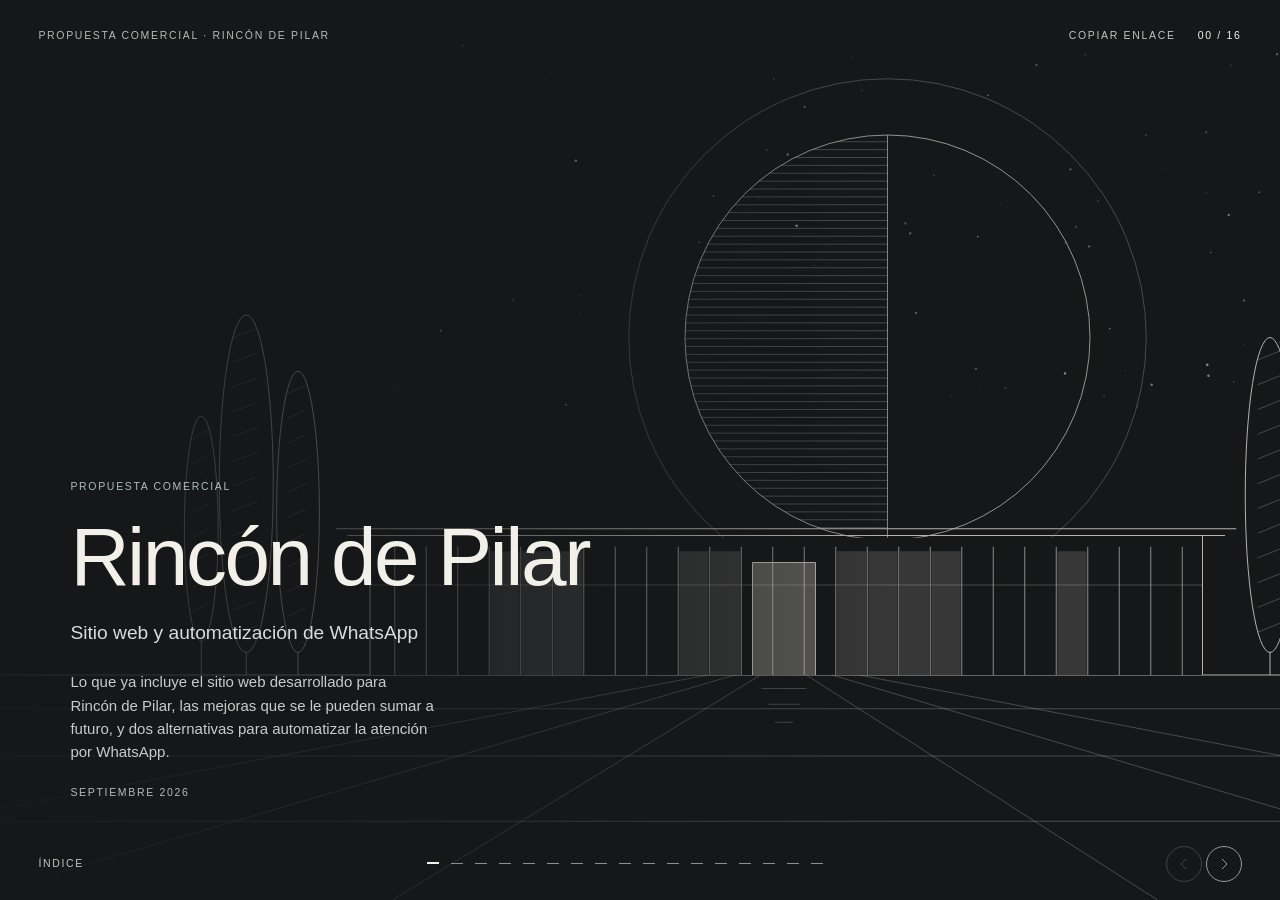
==== propuestas/rincon-de-pilar/index.html @ 82245720 "Add interactive commercial proposal for Rincón de Pilar Seventeen-frame proposal deck (portada to im" ====
<title>Propuesta Rincón de Pilar</title>
<style>/* Layout: one frame at a time, full-bleed; large image, small type, lots of air.
   Blue is a signal only: one connection or detail per frame. */
:root{
  --ink:#151719; --bone:#F2F0E8; --warm:#E7E1D4; --glass:#D7DDDA;
  --mist:#AEBCC0; --smoke:#66777D; --stone:#B8B2A8; --blue:#1557D6;
  --bg:var(--bone); --fg:var(--ink); --muted:var(--smoke); --line:#CFC9BD;
  --sans:"Helvetica Neue",Helvetica,Arial,"Nimbus Sans",sans-serif;
  --ease:cubic-bezier(.4,0,.2,1);
  color-scheme:light;
}
html,body{height:100%}
[hidden]{display:none!important}
body{margin:0;background:var(--bone);color:var(--ink);font-family:var(--sans);font-size:15px;line-height:1.5;
  -webkit-font-smoothing:antialiased;overflow:hidden}
button{font:inherit;color:inherit;background:none;border:0;padding:0;cursor:pointer}
a{color:inherit}
:focus-visible{outline:1px solid var(--blue);outline-offset:3px}

/* ---------- micro type ---------- */
.mono,.lbl,.legend,.cap{font-size:10.5px;letter-spacing:.16em;text-transform:uppercase;font-weight:400;line-height:1.5}
.lbl{color:var(--smoke)}
.legend{color:var(--smoke);opacity:.9}
.cap{color:var(--smoke);letter-spacing:.12em}
h1,h2,h3,h4,p{margin:0}
h1,h2,h3{font-weight:300;letter-spacing:-.015em;text-wrap:balance}
h2{font-size:clamp(26px,3.3cqi,50px);line-height:1.08}
h3{font-size:clamp(18px,1.6cqi,24px);line-height:1.2}
h4{font-size:15px;font-weight:500;letter-spacing:0}
p{max-width:62ch;text-wrap:pretty}
.lead{font-size:clamp(15px,1.15cqi,18px);line-height:1.55;color:#3a3f42}
.small{font-size:13px;line-height:1.55;color:#4a5256}
.blue{color:var(--blue)}

/* ---------- deck + frames ---------- */
#deck{position:fixed;inset:0}
.frame{position:absolute;inset:0;container-type:size;overflow:hidden auto;background:var(--bg);color:var(--fg);
  opacity:0;visibility:hidden;transform:translateY(6px);
  transition:opacity 1.1s var(--ease),transform 1.3s var(--ease),visibility 0s linear 1.1s;overscroll-behavior:contain}
.frame.on{opacity:1;visibility:visible;transform:none;transition:opacity 1.1s var(--ease),transform 1.3s var(--ease),visibility 0s}
.frame.dark{--bg:var(--ink);--fg:var(--bone);--muted:var(--mist);--line:#34393c}
.frame.dark .lbl,.frame.dark .legend,.frame.dark .cap{color:var(--mist)}
.frame.dark .lead,.frame.dark .small{color:#c9cdc9}
.frame.warm{--bg:var(--warm)}
.frame.glass{--bg:var(--glass)}
.fin{box-sizing:border-box;min-height:100%;padding:84px clamp(16px,5.5cqi,96px) 104px;display:grid;gap:40px;align-content:center}
.head{display:grid;gap:18px;align-content:start}
.rule{height:1px;background:var(--line);border:0;margin:0}

/* ---------- illustrations ---------- */
.ill{display:block;width:100%;height:auto}
.ill *{vector-effect:non-scaling-stroke}
.ill .s{fill:none;stroke:currentColor;stroke-width:1}
.ill .s2{fill:none;stroke:currentColor;stroke-width:.6;opacity:.55}
.ill .d{fill:none;stroke:currentColor;stroke-width:1;stroke-dasharray:2 6;stroke-linecap:round}
.ill .w{fill:var(--warm)} .ill .g{fill:var(--glass)} .ill .b{fill:var(--bone)}
.ill .dot{fill:currentColor}
.illbox{color:var(--smoke);position:relative;min-width:0}
.frame.dark .illbox{color:var(--stone)}
[data-img] > img.ph{display:block;width:100%;height:100%;object-fit:cover}

/* ---------- 00 cover ---------- */
.f00 .fin{padding:0;display:block;position:relative;min-height:100%}
.f00 .art{position:absolute;inset:0;color:var(--stone)}
.f00 .art .ill{width:100%;height:100%}
.f00 .art[data-img] > img.ph{position:absolute;inset:0}
.f00 .shade{position:absolute;inset:0;background:linear-gradient(90deg,rgba(21,23,25,.92) 0%,rgba(21,23,25,.55) 38%,rgba(21,23,25,0) 70%);pointer-events:none}
.f00 .copy{position:absolute;left:clamp(16px,5.5cqi,96px);bottom:clamp(96px,11cqh,140px);right:16px;display:grid;gap:22px;max-width:560px}
.f00 h1{font-size:clamp(40px,6.4cqi,104px);line-height:.98;letter-spacing:-.03em}
.f00 .sub{font-size:clamp(16px,1.5cqi,22px);font-weight:300;color:var(--glass)}
.f00 .lead{color:#c7ccc9;max-width:46ch}
.f00 .meta{display:flex;gap:28px;flex-wrap:wrap}
.logo-slot{width:132px;min-height:0}
.logo-slot:empty{display:none}
.logo-slot > img.ph{height:auto!important;max-height:56px;width:auto;object-fit:contain}
.f00 .logo-wrap{position:absolute;top:clamp(80px,9cqh,110px);left:clamp(16px,5.5cqi,96px)}

/* ---------- 01 intro ---------- */
.split{display:grid;grid-template-columns:minmax(0,5fr) minmax(0,7fr);gap:clamp(32px,6cqi,110px);align-items:center}
.split.rev{grid-template-columns:minmax(0,7fr) minmax(0,5fr)}
.f01 .illbox{max-width:520px;justify-self:end;width:100%}
.f01 .copy{display:grid;gap:22px}
.f01 h2{font-size:clamp(30px,4.2cqi,64px)}

/* ---------- 02 ecosystem ---------- */
.eco-wrap{overflow-x:auto;margin-inline:-8px;padding-inline:8px}
.eco{position:relative;min-width:760px;aspect-ratio:1000/520}
.eco svg{position:absolute;inset:0;width:100%;height:100%}
.eco .ln{fill:none;stroke:var(--stone);stroke-width:1}
.eco .ln.sig{stroke:var(--blue)}
.eco .ring{fill:none;stroke:var(--smoke);stroke-width:1}
.eco .ring2{fill:none;stroke:var(--line);stroke-width:1}
.node{position:absolute;display:grid;gap:3px;text-align:left;transition:opacity .4s}
.node .n{font-size:15px;line-height:1.25}
.node .k{font-size:10px;letter-spacing:.14em;text-transform:uppercase;color:var(--smoke)}
.node:hover .n,.node:focus-visible .n{text-decoration:underline;text-decoration-thickness:1px;text-underline-offset:4px}
.node.in{transform:translate(-100%,-50%);text-align:right}
.node.out{transform:translate(0,-50%)}
.node.core{transform:translate(-50%,-50%);text-align:center;width:22%;justify-items:center}
.node.core .n{font-size:clamp(17px,1.7cqi,24px);font-weight:300}
.eco-cols{display:flex;justify-content:space-between;min-width:760px}
.eco-foot{display:flex;justify-content:space-between;gap:24px;flex-wrap:wrap;align-items:end}

/* ---------- 03 journey ---------- */
.journey{display:grid;grid-template-columns:repeat(5,minmax(0,1fr));gap:0;position:relative;align-items:start}
.journey::before{content:"";position:absolute;left:0;right:0;top:var(--jy,46px);height:1px;background:var(--line)}
.step{display:grid;gap:14px;padding-right:24px;position:relative}
.step:nth-child(2){margin-top:64px}.step:nth-child(3){margin-top:18px}.step:nth-child(4){margin-top:88px}.step:nth-child(5){margin-top:36px}
.step .v{font-size:clamp(24px,2.6cqi,40px);font-weight:300;letter-spacing:-.02em;line-height:1}
.step .tick{width:7px;height:7px;border-radius:50%;background:var(--bg);border:1px solid var(--smoke);margin-top:-4px}
.step.sig .tick{background:var(--blue);border-color:var(--blue)}
.step .small{max-width:26ch}
.step .ap{font-size:10px;letter-spacing:.14em;text-transform:uppercase;color:var(--smoke)}

/* ---------- device mockups ---------- */
.mock{position:relative;min-width:0}
.browser{border:1px solid var(--stone);border-radius:10px;background:var(--bone);overflow:hidden;box-shadow:0 30px 60px -40px rgba(21,23,25,.35)}
.browser .bar{height:28px;border-bottom:1px solid var(--line);display:flex;align-items:center;gap:6px;padding:0 12px}
.browser .bar i{width:7px;height:7px;border-radius:50%;border:1px solid var(--stone)}
.browser .bar .url{margin-left:14px;font-size:9.5px;letter-spacing:.12em;color:var(--smoke);text-transform:uppercase}
.site-nav{display:flex;justify-content:space-between;align-items:center;padding:14px 22px;font-size:8.5px;letter-spacing:.2em;text-transform:uppercase;color:var(--ink);gap:10px;flex-wrap:wrap}
.site-nav .links{display:flex;gap:14px;color:var(--smoke);flex-wrap:wrap}
.site-hero{position:relative;background:var(--ink);color:var(--stone);aspect-ratio:16/8}
.site-hero .ill{position:absolute;inset:0;height:100%}
.site-hero .t{position:absolute;left:22px;bottom:18px;color:var(--bone);font-weight:300;font-size:clamp(14px,1.8cqi,26px);letter-spacing:-.02em;line-height:1.05}
.dn{position:absolute;right:18px;top:16px;display:flex;align-items:center;gap:8px;font-size:8px;letter-spacing:.2em;color:var(--glass)}
.dn .sw{width:26px;height:12px;border:1px solid var(--mist);border-radius:8px;position:relative}
.dn .sw::after{content:"";position:absolute;right:2px;top:2px;width:6px;height:6px;border-radius:50%;background:var(--blue)}
.site-row{display:grid;grid-template-columns:repeat(4,1fr);gap:10px;padding:14px 22px 20px}
.site-row div{aspect-ratio:4/5;background:var(--warm);border:1px solid var(--line)}
.site-row div:nth-child(2){background:var(--glass)}.site-row div:nth-child(4){background:#e3ddd0}
.phone{width:100%;max-width:280px;aspect-ratio:9/18.5;border:1px solid var(--stone);border-radius:34px;padding:10px;box-sizing:border-box;background:var(--bone);box-shadow:0 30px 60px -40px rgba(21,23,25,.4)}
.phone .scr{height:100%;border-radius:26px;border:1px solid var(--line);overflow:hidden;display:flex;flex-direction:column;background:var(--bone);position:relative}
.phone .top{padding:16px 16px 10px;font-size:8.5px;letter-spacing:.2em;text-transform:uppercase;border-bottom:1px solid var(--line);display:flex;justify-content:space-between}
.gal{display:grid;grid-template-columns:repeat(3,1fr);gap:4px;padding:10px}
.gal i{aspect-ratio:1;background:var(--warm)}
.gal i:nth-child(3n+2){background:var(--glass)}.gal i:nth-child(4){background:var(--stone);opacity:.5}
.form{display:grid;gap:9px;padding:6px 14px}
.form span{border-bottom:1px solid var(--stone);font-size:8.5px;letter-spacing:.14em;text-transform:uppercase;color:var(--smoke);padding-bottom:5px}
.form b{justify-self:start;font-weight:400;font-size:8.5px;letter-spacing:.18em;text-transform:uppercase;border:1px solid var(--ink);padding:6px 12px;margin-top:4px}
.wa{position:absolute;right:14px;bottom:16px;width:34px;height:34px;border-radius:50%;border:1px solid var(--ink);display:grid;place-items:center;font-size:8px;letter-spacing:.1em;background:var(--bone)}
.chat{display:grid;gap:8px;padding:14px 12px;align-content:start;font-size:11px;line-height:1.4;flex:1;background:var(--warm)}
.bub{max-width:82%;padding:8px 10px;border-radius:12px;background:var(--bone);border:1px solid var(--line)}
.bub.me{justify-self:end;background:var(--glass);border-color:transparent}
.bub .who{display:block;font-size:8px;letter-spacing:.16em;text-transform:uppercase;color:var(--smoke);margin-bottom:3px}
.ph-note{opacity:.55}
.legend{display:block;margin-top:14px}

/* ---------- 04 structure ---------- */
.f04 .fin{grid-template-columns:minmax(0,1.55fr) minmax(0,1fr);align-items:center;gap:clamp(32px,5cqi,90px)}
.struct{list-style:none;margin:0;padding:0;display:grid}
.struct li{display:grid;grid-template-columns:28px 1fr;gap:4px 12px;padding:13px 0;border-top:1px solid var(--line)}
.struct li:last-child{border-bottom:1px solid var(--line)}
.struct .i{font-size:10px;letter-spacing:.12em;color:var(--smoke);padding-top:4px}
.struct .x{font-size:13px;color:var(--smoke);grid-column:2}
.live{font-size:10.5px;letter-spacing:.16em;text-transform:uppercase;text-decoration:none;border-bottom:1px solid var(--stone);padding-bottom:2px;justify-self:start}

/* ---------- 05 features ---------- */
.f05 .fin{grid-template-columns:minmax(0,.8fr) minmax(0,1.6fr);align-items:center;gap:clamp(32px,6cqi,110px)}
.f05 .phone{justify-self:center}
.feats{list-style:none;padding:0;margin:0;display:grid;grid-template-columns:1fr 1fr;gap:0 40px}
.feats li{padding:14px 0;border-top:1px solid var(--line);font-size:15px;line-height:1.4}
.est{display:grid;grid-template-columns:auto 1fr;gap:6px 18px;align-items:baseline;padding-top:6px}
.est .v{font-size:clamp(22px,2.2cqi,32px);font-weight:300}

/* ---------- 06 measured ---------- */
.rings{display:grid;grid-template-columns:repeat(4,minmax(0,1fr));gap:24px}
.ringc{display:grid;gap:12px;justify-items:start}
.ringc svg{width:clamp(84px,10cqi,140px);height:auto;color:var(--ink)}
.ringc .track{fill:none;stroke:var(--line);stroke-width:1.5}
.ringc .val{fill:none;stroke:var(--ink);stroke-width:1.5;stroke-linecap:round}
.ringc text{font-family:var(--sans);font-weight:300;fill:var(--ink)}
.figs{display:grid;grid-template-columns:repeat(3,minmax(0,1fr));gap:24px;border-top:1px solid var(--line);padding-top:26px}
.fig .v{font-size:clamp(34px,4.4cqi,68px);font-weight:300;letter-spacing:-.03em;line-height:1}
.fig .lbl{margin-top:10px;display:block}

/* ---------- 07 panel ---------- */
.f07 .fin{grid-template-columns:minmax(0,1fr) minmax(0,1.7fr);gap:clamp(32px,5cqi,90px);align-items:center}
.panel{display:grid;grid-template-columns:1.6fr 1fr;min-height:300px}
.panel .list{border-right:1px solid var(--line)}
.prow{display:grid;grid-template-columns:44px 1fr auto;gap:10px;padding:11px 16px;border-bottom:1px solid var(--line);font-size:11px;align-items:baseline}
.prow.hd{font-size:8.5px;letter-spacing:.18em;text-transform:uppercase;color:var(--smoke)}
.prow .dt{color:var(--smoke);font-variant-numeric:tabular-nums}
.prow .ev{font-size:8.5px;letter-spacing:.14em;text-transform:uppercase;color:var(--smoke)}
.prow.sel{background:var(--warm)}
.panel .det{padding:16px;display:grid;gap:10px;align-content:start;font-size:11px}
.panel .det .k{font-size:8.5px;letter-spacing:.16em;text-transform:uppercase;color:var(--smoke)}
.flowmini{display:flex;align-items:center;gap:14px;flex-wrap:wrap}
.flowmini .ar{flex:0 0 48px;height:1px;background:var(--blue);position:relative}
.flowmini .ar::after{content:"";position:absolute;right:-1px;top:-3px;border:3.5px solid transparent;border-left:5px solid var(--blue);border-right:0}

/* ---------- 08 options to add ---------- */
.f08 .fin{grid-template-columns:minmax(0,1fr) minmax(0,1.5fr);gap:clamp(32px,6cqi,110px);align-items:center}
.f08 .left{display:grid;gap:26px}
.adds{display:grid;grid-template-columns:1fr 1fr;gap:0 44px;margin:0}
.adds div{padding:18px 0 20px;border-top:1px solid var(--line);display:grid;gap:8px}
.adds dt{font-size:17px;font-weight:300}
.adds dd{margin:0;font-size:13px;color:#4a5256;line-height:1.55}

/* ---------- 09 whatsapp overview ---------- */
.scale{display:grid;grid-template-columns:minmax(0,1fr) minmax(0,1.3fr) minmax(0,1fr);align-items:end;gap:28px}
.opt{display:grid;gap:14px;text-align:left}
.opt h3{font-size:clamp(22px,2.4cqi,36px)}
.opt:hover h3,.opt:focus-visible h3{text-decoration:underline;text-decoration-thickness:1px;text-underline-offset:6px}
.scale .mid{display:grid;gap:10px;align-self:center;justify-items:center}
.scale .arrow{width:100%;height:1px;background:var(--blue);position:relative}
.scale .arrow::after{content:"";position:absolute;right:-1px;top:-4px;border:4px solid transparent;border-left:7px solid var(--blue);border-right:0}
.scale .arrow::before{content:"";position:absolute;left:0;top:-3px;width:7px;height:7px;border-radius:50%;border:1px solid var(--blue);background:var(--bg)}
.alcance{display:grid;grid-template-columns:repeat(2,1fr);gap:28px}

/* ---------- 10/11 options ---------- */
.opt-page{grid-template-columns:minmax(0,1.3fr) minmax(0,1fr);align-items:center;gap:clamp(32px,6cqi,110px)}
.opt-page.rev{grid-template-columns:minmax(0,1fr) minmax(0,1.3fr)}
.opt-page .copy{display:grid;gap:22px;align-content:center}
.opt-page .opt-t{font-size:clamp(32px,4.4cqi,68px);line-height:1}
.facts{display:grid;grid-template-columns:1fr 1fr;gap:18px 28px;border-top:1px solid var(--line);padding-top:20px}
.facts .v{font-size:17px;font-weight:300;margin-top:6px}
.note{border-left:1px solid var(--stone);padding-left:16px;font-size:14px;color:#4a5256}
.mockpair{display:flex;gap:22px;align-items:center;justify-content:center;flex-wrap:wrap}
.ficha{display:grid;gap:0;min-width:170px;max-width:220px;flex:1}
.ficha div{display:grid;gap:2px;padding:10px 0;border-top:1px solid var(--line);font-size:13px}
.ficha div:last-child{border-bottom:1px solid var(--line)}
.ficha .k{font-size:9px;letter-spacing:.16em;text-transform:uppercase;color:var(--smoke)}

/* ---------- 12 connection ---------- */
.conn{display:grid;grid-template-columns:repeat(6,minmax(0,1fr));position:relative;padding-top:34px}
.conn svg.track{position:absolute;left:0;top:0;width:100%;height:12px;overflow:visible}
.conn .base{stroke:var(--line);stroke-width:1}
.conn .sig{stroke:var(--blue);stroke-width:1;stroke-dasharray:1000;stroke-dashoffset:0}
.frame.on .conn .sig{animation:draw 3.2s var(--ease) .5s both}
@keyframes draw{from{stroke-dashoffset:1000}to{stroke-dashoffset:0}}
.st{display:grid;gap:10px;padding-right:22px;align-content:start;position:relative}
.st::before{content:"";position:absolute;top:-38px;left:0;width:7px;height:7px;border-radius:50%;background:var(--bg);border:1px solid var(--smoke)}
.st:last-child::before{background:var(--blue);border-color:var(--blue)}
.st .v{font-size:clamp(19px,1.9cqi,28px);font-weight:300;line-height:1.1}
.fields{list-style:none;padding:0;margin:4px 0 0;display:grid;gap:0}
.fields li{font-size:12px;padding:5px 0;border-top:1px solid var(--line)}

/* ---------- 13 roles ---------- */
.lanes{display:grid;grid-template-columns:170px repeat(3,minmax(0,1fr));border-top:1px solid var(--line)}
.lanes > div{padding:20px 20px 22px 0;border-bottom:1px solid var(--line);min-width:0}
.lanes .who{padding-right:18px}
.lanes .who h3{font-size:18px}
.lanes .cell{display:grid;gap:6px;align-content:start}
.lanes .cell.empty{border-left:0}
.lanes .cell .v{font-size:16px;font-weight:300;line-height:1.3}
.lanes .hand{position:relative}
.lanes .hand::before{content:"";position:absolute;left:-12px;top:-1px;bottom:-1px;width:1px;background:var(--blue)}
.lanes .dash{height:1px;background:repeating-linear-gradient(90deg,var(--stone) 0 2px,transparent 2px 7px);margin-top:12px;margin-right:20px}

/* ---------- 14 security ---------- */
.f14 .fin{grid-template-columns:minmax(0,1.2fr) minmax(0,1fr);gap:clamp(32px,6cqi,110px);align-items:center}
.f14 .quote{font-size:clamp(30px,4.2cqi,66px);font-weight:300;line-height:1.05;letter-spacing:-.025em;color:var(--bone)}
.f14 .cols{display:grid;grid-template-columns:1fr 1fr;gap:28px}
.f14 .cols > div{display:grid;gap:10px;align-content:start;border-top:1px solid #3a3f42;padding-top:16px}
.f14 .illbox{max-width:360px}
.f14 .foot{border-top:1px solid #3a3f42;padding-top:14px}
.f14 .left{display:grid;gap:40px}

/* ---------- 15 impact ---------- */
.impact{display:grid;grid-template-columns:repeat(3,minmax(0,1fr));gap:clamp(24px,3.5cqi,56px)}
.impact .col{display:grid;gap:0;align-content:start}
.impact .col > .lbl{padding-bottom:14px}
.ben{padding:16px 0 18px;border-top:1px solid var(--line);display:grid;gap:6px}
.ben .v{font-size:17px;font-weight:300;line-height:1.3}
.ben .ap{font-size:12px;color:var(--smoke)}
.ben .ap b{font-weight:400;letter-spacing:.14em;text-transform:uppercase;font-size:9.5px;margin-right:6px}

/* ---------- 16 implementation ---------- */
.steps{display:grid;grid-template-columns:repeat(5,minmax(0,1fr));border-top:1px solid var(--ink)}
.steps > div{padding:18px 22px 0 0;display:grid;gap:10px;align-content:start}
.steps .n{font-size:10.5px;letter-spacing:.16em;color:var(--smoke)}
.steps .v{font-size:clamp(18px,1.8cqi,26px);font-weight:300;line-height:1.15}
.pay{display:grid;grid-template-columns:minmax(0,1fr) minmax(0,1fr);gap:40px;border-top:1px solid var(--line);padding-top:22px}
.pay .v{font-size:clamp(20px,2cqi,30px);font-weight:300;line-height:1.2}

/* ---------- chrome ---------- */
.chrome{position:fixed;left:0;right:0;z-index:20;display:flex;align-items:center;gap:18px;padding-inline:clamp(16px,3vw,40px);color:var(--ink);transition:color .8s var(--ease);pointer-events:none}
.chrome > *{pointer-events:auto}
body.tone-dark .chrome{color:var(--bone)}
.topbar{top:0;padding-top:calc(env(safe-area-inset-top,0px) + 20px);justify-content:space-between}
.topbar .who{opacity:.75}
.topbar .count{font-variant-numeric:tabular-nums}
.topbar .count b{font-weight:400}
.botbar{bottom:0;padding-bottom:calc(env(safe-area-inset-bottom,0px) + 18px)}
.botbar .sel{flex:1;display:flex;gap:2px;justify-content:center;min-width:0;overflow:hidden}
.sel button{width:22px;height:28px;position:relative;opacity:.55;transition:opacity .4s}
.sel button::after{content:"";position:absolute;left:5px;right:5px;top:13px;height:1px;background:currentColor}
.sel button.cur{opacity:1}
.sel button.cur::after{top:12px;height:2px}
.sel button:hover{opacity:1}
.sel button span{position:absolute;bottom:22px;left:50%;transform:translateX(-50%);font-size:9px;letter-spacing:.1em;opacity:0;transition:opacity .3s;white-space:nowrap}
.sel button:hover span,.sel button:focus-visible span{opacity:1}
.nav2{display:flex;gap:4px}
.nav2 button{width:36px;height:36px;border-radius:50%;border:1px solid currentColor;opacity:.6;display:grid;place-items:center;transition:opacity .3s}
.nav2 button:hover{opacity:1}
.nav2 button:disabled{opacity:.2;cursor:default}
.nav2 svg{width:14px;height:14px}
.tbtn{font-size:10.5px;letter-spacing:.16em;text-transform:uppercase;opacity:.8;padding:8px 0}
.tbtn:hover{opacity:1}
.nav2 path{fill:none;stroke:currentColor;stroke-width:1}

/* index drawer */
#idx{position:fixed;top:0;bottom:0;left:0;width:min(360px,88vw);z-index:40;background:var(--bone);border-right:1px solid var(--line);
  transform:translateX(-102%);transition:transform .8s var(--ease);display:flex;flex-direction:column;color:var(--ink)}
#idx.open{transform:none}
#idx .ih{display:flex;justify-content:space-between;align-items:center;padding:calc(env(safe-area-inset-top,0px) + 20px) 20px 16px;border-bottom:1px solid var(--line)}
#idx .il{overflow-y:auto;padding:14px 20px 40px;display:grid;gap:18px}
.it{display:grid;gap:8px;text-align:left;width:100%}
.it .th{width:100%;aspect-ratio:16/10;overflow:hidden;position:relative;border:1px solid var(--line);background:var(--bone)}
.it.cur .th{border-color:var(--ink)}
.it .th .frame{position:absolute;left:0;top:0;width:1280px;height:800px;transform-origin:0 0;opacity:1;visibility:visible;transition:none;pointer-events:none;overflow:hidden}
.it .row{display:flex;justify-content:space-between;align-items:baseline;gap:10px}
.it .row .t{font-size:13px}
.it .row .n{font-size:10px;letter-spacing:.14em;color:var(--smoke)}
.copyl{font-size:9.5px;letter-spacing:.14em;text-transform:uppercase;color:var(--smoke)}
.copyl:hover{color:var(--ink)}
#scrim{position:fixed;inset:0;z-index:30;background:rgba(21,23,25,.18);opacity:0;pointer-events:none;transition:opacity .8s var(--ease)}
#scrim.open{opacity:1;pointer-events:auto}
#toast{position:fixed;left:50%;bottom:84px;transform:translateX(-50%);z-index:60;background:var(--ink);color:var(--bone);font-size:10.5px;letter-spacing:.14em;text-transform:uppercase;padding:9px 14px;opacity:0;transition:opacity .5s;pointer-events:none}
#toast.show{opacity:1}

/* edit mode */
#editbar{position:fixed;top:calc(env(safe-area-inset-top,0px) + 56px);left:50%;transform:translateX(-50%);z-index:50;background:var(--ink);color:var(--bone);display:flex;gap:18px;align-items:center;padding:10px 16px;font-size:10.5px;letter-spacing:.14em;text-transform:uppercase;max-width:calc(100vw - 32px);flex-wrap:wrap;justify-content:center}
#editbar button{letter-spacing:.14em;text-transform:uppercase;border-bottom:1px solid transparent}
#editbar button:hover{border-color:var(--bone)}
#editbar .es{opacity:.7;text-transform:none;letter-spacing:.02em;font-size:12px}
body.editing [data-k]{outline:1px dashed rgba(102,119,125,.45);outline-offset:3px;cursor:text}
body.editing [data-k]:focus{outline:1px solid var(--blue)}
body.editing [data-img]{outline:1px dashed rgba(21,87,214,.5);outline-offset:-1px}
.imgtools{position:absolute;right:10px;top:10px;z-index:5;display:none;gap:6px}
body.editing .imgtools{display:flex}
.imgtools button{background:var(--ink);color:var(--bone);font-size:9.5px;letter-spacing:.12em;text-transform:uppercase;padding:7px 10px}
body.editing .logo-slot:empty,body.editing .logo-slot.none{display:block;width:180px;height:56px;border:1px dashed var(--mist);position:relative}
body.editing .logo-slot.none::before{content:"Logo Bravo (PNG)";position:absolute;left:10px;top:50%;transform:translateY(-50%);font-size:9.5px;letter-spacing:.14em;text-transform:uppercase;color:var(--mist)}
.logo-slot.none{display:none}
body.editing .logo-slot .imgtools{right:auto;left:100%;top:50%;transform:translateY(-50%);margin-left:10px}

/* ---------- narrow frames ---------- */
@container (max-width: 820px){
  .fin{padding-top:76px;padding-bottom:110px;gap:30px;align-content:start}
  .split,.split.rev,.f04 .fin,.f05 .fin,.f07 .fin,.f08 .fin,.f14 .fin,.opt-page,.opt-page.rev{grid-template-columns:minmax(0,1fr)}
  .f01 .illbox{justify-self:start;max-width:340px}
  .journey{grid-template-columns:minmax(0,1fr);gap:26px}
  .journey::before{display:none}
  .step,.step:nth-child(n){margin-top:0;padding-right:0;border-top:1px solid var(--line);padding-top:16px}
  .step .tick{display:none}
  .feats,.adds{grid-template-columns:minmax(0,1fr)}
  .rings{grid-template-columns:repeat(2,minmax(0,1fr));gap:30px 20px}
  .figs{grid-template-columns:minmax(0,1fr)}
  .panel{grid-template-columns:minmax(0,1fr)}
  .panel .det{display:none}
  .scale{grid-template-columns:minmax(0,1fr)}
  .scale .mid{justify-items:start}
  .scale .arrow{width:120px;transform:rotate(90deg);margin:40px 0 40px -40px}
  .alcance{grid-template-columns:minmax(0,1fr)}
  .conn{grid-template-columns:minmax(0,1fr);padding-top:0;gap:22px}
  .conn svg.track{display:none}
  .st{border-left:1px solid var(--line);padding-left:18px}
  .st::before{top:4px;left:-4px}
  .lanes{grid-template-columns:minmax(0,1fr)}
  .lanes .dash,.lanes .empty{display:none}
  .lanes .hand::before{left:-10px}
  .lanes .cell{padding-left:10px}
  .f14 .cols{grid-template-columns:minmax(0,1fr)}
  .impact{grid-template-columns:minmax(0,1fr)}
  .steps{grid-template-columns:minmax(0,1fr)}
  .steps > div{border-bottom:1px solid var(--line);padding-bottom:16px}
  .pay{grid-template-columns:minmax(0,1fr)}
  .facts{grid-template-columns:minmax(0,1fr)}
  .f00 .copy{bottom:110px}
  .f00 .shade{background:linear-gradient(0deg,rgba(21,23,25,.95) 0%,rgba(21,23,25,.7) 45%,rgba(21,23,25,.1) 80%)}
  .phone{max-width:240px}
}

@media (max-width:820px){
  .topbar,.botbar{background:var(--cbg,var(--bone));transition:background .8s var(--ease),color .8s var(--ease)}
  .topbar{padding-bottom:12px}.botbar{padding-top:10px}
}
@media (max-width:640px){
  .botbar .sel{display:none}
  .botbar{justify-content:space-between}
  .topbar .who{display:none}
}
@media (prefers-reduced-motion:reduce){
  .frame,.frame.on,#idx,#scrim{transition:none}
  .frame.on .conn .sig{animation:none}
}
</style>
<main id="deck" aria-live="polite"><section class="frame f00 dark on" id="f00" data-title="Portada" aria-label="00 Portada"><div class="fin">
  <div class="art" data-img="cover"><svg class="ill" viewBox="0 0 1200 800" preserveAspectRatio="xMidYMid slice" aria-hidden="true"><defs><clipPath id="night"><path d="M820 120 A180 180 0 0 0 820 480 Z"/></clipPath></defs><circle class="dot" cx="380.0" cy="343.9" r="0.56" opacity="0.36"/><circle class="dot" cx="978.1" cy="215.8" r="0.60" opacity="0.63"/><circle class="dot" cx="999.2" cy="219.1" r="0.92" opacity="0.57"/><circle class="dot" cx="1049.7" cy="119.9" r="0.64" opacity="0.60"/><circle class="dot" cx="952.4" cy="57.8" r="0.92" opacity="0.48"/><circle class="dot" cx="1136.4" cy="306.4" r="0.41" opacity="0.51"/><circle class="dot" cx="1137.0" cy="267.2" r="0.88" opacity="0.54"/><circle class="dot" cx="1127.8" cy="339.8" r="0.64" opacity="0.42"/><circle class="dot" cx="1066.5" cy="149.6" r="0.44" opacity="0.40"/><circle class="dot" cx="731.3" cy="137.3" r="1.14" opacity="0.53"/><circle class="dot" cx="978.0" cy="329.7" r="0.35" opacity="0.39"/><circle class="dot" cx="839.7" cy="207.9" r="0.68" opacity="0.35"/><circle class="dot" cx="1125.4" cy="58.1" r="0.63" opacity="0.42"/><circle class="dot" cx="924.8" cy="345.0" r="0.76" opacity="0.33"/><circle class="dot" cx="712.6" cy="133.6" r="0.63" opacity="0.46"/><circle class="dot" cx="652.7" cy="215.4" r="0.85" opacity="0.37"/><circle class="dot" cx="1123.3" cy="191.1" r="1.08" opacity="0.57"/><circle class="dot" cx="900.2" cy="210.4" r="0.75" opacity="0.59"/><circle class="dot" cx="1150.4" cy="170.9" r="0.94" opacity="0.38"/><circle class="dot" cx="861.2" cy="155.7" r="0.60" opacity="0.45"/><circle class="dot" cx="1031.7" cy="329.6" r="0.40" opacity="0.66"/><circle class="dot" cx="443.7" cy="174.2" r="0.44" opacity="0.29"/><circle class="dot" cx="1196.9" cy="112.6" r="0.87" opacity="0.32"/><circle class="dot" cx="754.8" cy="235.7" r="0.42" opacity="0.71"/><circle class="dot" cx="1105.3" cy="333.9" r="1.10" opacity="0.70"/><circle class="dot" cx="1004.1" cy="130.9" r="0.31" opacity="0.37"/><circle class="dot" cx="442.4" cy="40.5" r="0.86" opacity="0.37"/><circle class="dot" cx="987.7" cy="201.5" r="0.92" opacity="0.37"/><circle class="dot" cx="1103.3" cy="117.6" r="0.64" opacity="0.70"/><circle class="dot" cx="477.1" cy="201.5" r="0.30" opacity="0.71"/><circle class="dot" cx="902.3" cy="344.3" r="0.32" opacity="0.70"/><circle class="dot" cx="534.3" cy="359.7" r="0.81" opacity="0.59"/><circle class="dot" cx="598.3" cy="113.5" r="0.49" opacity="0.53"/><circle class="dot" cx="422.9" cy="293.9" r="0.93" opacity="0.61"/><circle class="dot" cx="788.5" cy="50.8" r="0.40" opacity="0.71"/><circle class="dot" cx="487.2" cy="267.0" r="1.10" opacity="0.27"/><circle class="dot" cx="1104.2" cy="324.3" r="1.19" opacity="0.73"/><circle class="dot" cx="1007.2" cy="178.5" r="0.52" opacity="0.61"/><circle class="dot" cx="1103.4" cy="171.4" r="0.51" opacity="0.45"/><circle class="dot" cx="1107.3" cy="224.4" r="0.62" opacity="0.56"/><circle class="dot" cx="982.6" cy="150.6" r="0.95" opacity="0.46"/><circle class="dot" cx="542.9" cy="142.9" r="1.19" opacity="0.75"/><circle class="dot" cx="898.6" cy="327.8" r="1.13" opacity="0.35"/><circle class="dot" cx="909.1" cy="84.7" r="0.75" opacity="0.53"/><circle class="dot" cx="1012.5" cy="352.1" r="0.73" opacity="0.34"/><circle class="dot" cx="746.3" cy="94.8" r="0.90" opacity="0.51"/><circle class="dot" cx="840.4" cy="207.2" r="0.98" opacity="0.43"/><circle class="dot" cx="995.7" cy="48.6" r="0.57" opacity="0.52"/><circle class="dot" cx="546.3" cy="278.6" r="0.56" opacity="0.37"/><circle class="dot" cx="920.8" cy="181.6" r="0.37" opacity="0.64"/><circle class="dot" cx="1054.8" cy="342.1" r="1.12" opacity="0.59"/><circle class="dot" cx="1166.3" cy="48.3" r="0.99" opacity="0.55"/><circle class="dot" cx="973.7" cy="336.4" r="0.33" opacity="0.32"/><circle class="dot" cx="445.8" cy="75.7" r="0.38" opacity="0.25"/><circle class="dot" cx="876.1" cy="352.1" r="0.47" opacity="0.32"/><circle class="dot" cx="545.8" cy="262.7" r="0.52" opacity="0.48"/><circle class="dot" cx="1195.0" cy="179.5" r="0.91" opacity="0.64"/><circle class="dot" cx="705.4" cy="177.4" r="0.36" opacity="0.37"/><circle class="dot" cx="1042.3" cy="361.5" r="0.44" opacity="0.71"/><circle class="dot" cx="797.2" cy="80.3" r="0.49" opacity="0.55"/><circle class="dot" cx="519.8" cy="65.8" r="0.55" opacity="0.57"/><circle class="dot" cx="836.0" cy="198.6" r="1.19" opacity="0.29"/><circle class="dot" cx="719.0" cy="143.8" r="0.30" opacity="0.25"/><circle class="dot" cx="719.0" cy="70.1" r="0.51" opacity="0.71"/><circle class="dot" cx="1017.5" cy="292.1" r="0.69" opacity="0.68"/><circle class="dot" cx="1169.2" cy="304.3" r="0.90" opacity="0.54"/><circle class="dot" cx="665.4" cy="174.3" r="0.75" opacity="0.50"/><circle class="dot" cx="845.3" cy="278.2" r="0.90" opacity="0.57"/><circle class="dot" cx="977.8" cy="331.9" r="1.06" opacity="0.74"/><circle class="dot" cx="739.2" cy="200.7" r="1.16" opacity="0.74"/><circle class="s" cx="820" cy="300" r="180" opacity=".8"/><g clip-path="url(#night)"><line class="s2" x1="630" y1="126" x2="820" y2="126"/><line class="s2" x1="630" y1="133" x2="820" y2="133"/><line class="s2" x1="630" y1="140" x2="820" y2="140"/><line class="s2" x1="630" y1="147" x2="820" y2="147"/><line class="s2" x1="630" y1="154" x2="820" y2="154"/><line class="s2" x1="630" y1="161" x2="820" y2="161"/><line class="s2" x1="630" y1="168" x2="820" y2="168"/><line class="s2" x1="630" y1="175" x2="820" y2="175"/><line class="s2" x1="630" y1="182" x2="820" y2="182"/><line class="s2" x1="630" y1="189" x2="820" y2="189"/><line class="s2" x1="630" y1="196" x2="820" y2="196"/><line class="s2" x1="630" y1="203" x2="820" y2="203"/><line class="s2" x1="630" y1="210" x2="820" y2="210"/><line class="s2" x1="630" y1="217" x2="820" y2="217"/><line class="s2" x1="630" y1="224" x2="820" y2="224"/><line class="s2" x1="630" y1="231" x2="820" y2="231"/><line class="s2" x1="630" y1="238" x2="820" y2="238"/><line class="s2" x1="630" y1="245" x2="820" y2="245"/><line class="s2" x1="630" y1="252" x2="820" y2="252"/><line class="s2" x1="630" y1="259" x2="820" y2="259"/><line class="s2" x1="630" y1="266" x2="820" y2="266"/><line class="s2" x1="630" y1="273" x2="820" y2="273"/><line class="s2" x1="630" y1="280" x2="820" y2="280"/><line class="s2" x1="630" y1="287" x2="820" y2="287"/><line class="s2" x1="630" y1="294" x2="820" y2="294"/><line class="s2" x1="630" y1="301" x2="820" y2="301"/><line class="s2" x1="630" y1="308" x2="820" y2="308"/><line class="s2" x1="630" y1="315" x2="820" y2="315"/><line class="s2" x1="630" y1="322" x2="820" y2="322"/><line class="s2" x1="630" y1="329" x2="820" y2="329"/><line class="s2" x1="630" y1="336" x2="820" y2="336"/><line class="s2" x1="630" y1="343" x2="820" y2="343"/><line class="s2" x1="630" y1="350" x2="820" y2="350"/><line class="s2" x1="630" y1="357" x2="820" y2="357"/><line class="s2" x1="630" y1="364" x2="820" y2="364"/><line class="s2" x1="630" y1="371" x2="820" y2="371"/><line class="s2" x1="630" y1="378" x2="820" y2="378"/><line class="s2" x1="630" y1="385" x2="820" y2="385"/><line class="s2" x1="630" y1="392" x2="820" y2="392"/><line class="s2" x1="630" y1="399" x2="820" y2="399"/><line class="s2" x1="630" y1="406" x2="820" y2="406"/><line class="s2" x1="630" y1="413" x2="820" y2="413"/><line class="s2" x1="630" y1="420" x2="820" y2="420"/><line class="s2" x1="630" y1="427" x2="820" y2="427"/><line class="s2" x1="630" y1="434" x2="820" y2="434"/><line class="s2" x1="630" y1="441" x2="820" y2="441"/><line class="s2" x1="630" y1="448" x2="820" y2="448"/><line class="s2" x1="630" y1="455" x2="820" y2="455"/><line class="s2" x1="630" y1="462" x2="820" y2="462"/><line class="s2" x1="630" y1="469" x2="820" y2="469"/><line class="s2" x1="630" y1="476" x2="820" y2="476"/></g><line class="s" x1="820" y1="120" x2="820" y2="480" opacity=".7"/><circle class="s2" cx="820" cy="300" r="230"/><line class="s" x1="0" y1="600" x2="1200" y2="600"/><rect x="360" y="478" width="740" height="122" fill="#151719"/><path class="s" d="M330 470 H1130 M340 476 H1120 M360 476 V600 M1100 476 V600"/><line class="s" x1="382" y1="486" x2="382" y2="600" opacity=".75"/><line class="s" x1="410" y1="486" x2="410" y2="600" opacity=".75"/><line class="s" x1="438" y1="486" x2="438" y2="600" opacity=".75"/><rect class="w" x="467" y="490" width="26" height="110" opacity=".16"/><line class="s" x1="466" y1="486" x2="466" y2="600" opacity=".75"/><rect class="w" x="495" y="490" width="26" height="110" opacity=".16"/><line class="s" x1="494" y1="486" x2="494" y2="600" opacity=".75"/><rect class="w" x="523" y="490" width="26" height="110" opacity=".16"/><line class="s" x1="522" y1="486" x2="522" y2="600" opacity=".75"/><line class="s" x1="550" y1="486" x2="550" y2="600" opacity=".75"/><line class="s" x1="578" y1="486" x2="578" y2="600" opacity=".75"/><line class="s" x1="606" y1="486" x2="606" y2="600" opacity=".75"/><rect class="w" x="635" y="490" width="26" height="110" opacity=".16"/><line class="s" x1="634" y1="486" x2="634" y2="600" opacity=".75"/><rect class="w" x="663" y="490" width="26" height="110" opacity=".16"/><line class="s" x1="662" y1="486" x2="662" y2="600" opacity=".75"/><line class="s" x1="690" y1="486" x2="690" y2="600" opacity=".75"/><line class="s" x1="718" y1="486" x2="718" y2="600" opacity=".75"/><line class="s" x1="746" y1="486" x2="746" y2="600" opacity=".75"/><rect class="w" x="775" y="490" width="26" height="110" opacity=".16"/><line class="s" x1="774" y1="486" x2="774" y2="600" opacity=".75"/><rect class="w" x="803" y="490" width="26" height="110" opacity=".16"/><line class="s" x1="802" y1="486" x2="802" y2="600" opacity=".75"/><rect class="w" x="831" y="490" width="26" height="110" opacity=".16"/><line class="s" x1="830" y1="486" x2="830" y2="600" opacity=".75"/><rect class="w" x="859" y="490" width="26" height="110" opacity=".16"/><line class="s" x1="858" y1="486" x2="858" y2="600" opacity=".75"/><line class="s" x1="886" y1="486" x2="886" y2="600" opacity=".75"/><line class="s" x1="914" y1="486" x2="914" y2="600" opacity=".75"/><line class="s" x1="942" y1="486" x2="942" y2="600" opacity=".75"/><rect class="w" x="971" y="490" width="26" height="110" opacity=".16"/><line class="s" x1="970" y1="486" x2="970" y2="600" opacity=".75"/><line class="s" x1="998" y1="486" x2="998" y2="600" opacity=".75"/><line class="s" x1="1026" y1="486" x2="1026" y2="600" opacity=".75"/><line class="s" x1="1054" y1="486" x2="1054" y2="600" opacity=".75"/><line class="s" x1="1082" y1="486" x2="1082" y2="600" opacity=".75"/><path class="s2" d="M360 520 H1100"/><rect class="w" x="700" y="500" width="56" height="100" opacity=".32"/><path class="s" d="M700 600 V500 H756 V600"/><ellipse class="s" cx="250" cy="430" rx="24" ry="150"/><line class="s" x1="250" y1="580" x2="250" y2="600"/><line class="s2" x1="238" y1="300" x2="259.6" y2="292"/><line class="s2" x1="238" y1="322" x2="259.6" y2="314"/><line class="s2" x1="238" y1="344" x2="259.6" y2="336"/><line class="s2" x1="238" y1="366" x2="259.6" y2="358"/><line class="s2" x1="238" y1="388" x2="259.6" y2="380"/><line class="s2" x1="238" y1="410" x2="259.6" y2="402"/><line class="s2" x1="238" y1="432" x2="259.6" y2="424"/><line class="s2" x1="238" y1="454" x2="259.6" y2="446"/><line class="s2" x1="238" y1="476" x2="259.6" y2="468"/><line class="s2" x1="238" y1="498" x2="259.6" y2="490"/><line class="s2" x1="238" y1="520" x2="259.6" y2="512"/><line class="s2" x1="238" y1="542" x2="259.6" y2="534"/><line class="s2" x1="238" y1="564" x2="259.6" y2="556"/><ellipse class="s" cx="296" cy="455" rx="19" ry="125"/><line class="s" x1="296" y1="580" x2="296" y2="600"/><line class="s2" x1="286.5" y1="350" x2="303.6" y2="342"/><line class="s2" x1="286.5" y1="372" x2="303.6" y2="364"/><line class="s2" x1="286.5" y1="394" x2="303.6" y2="386"/><line class="s2" x1="286.5" y1="416" x2="303.6" y2="408"/><line class="s2" x1="286.5" y1="438" x2="303.6" y2="430"/><line class="s2" x1="286.5" y1="460" x2="303.6" y2="452"/><line class="s2" x1="286.5" y1="482" x2="303.6" y2="474"/><line class="s2" x1="286.5" y1="504" x2="303.6" y2="496"/><line class="s2" x1="286.5" y1="526" x2="303.6" y2="518"/><line class="s2" x1="286.5" y1="548" x2="303.6" y2="540"/><ellipse class="s" cx="1160" cy="440" rx="22" ry="140"/><line class="s" x1="1160" y1="580" x2="1160" y2="600"/><line class="s2" x1="1149" y1="320" x2="1168.8" y2="312"/><line class="s2" x1="1149" y1="342" x2="1168.8" y2="334"/><line class="s2" x1="1149" y1="364" x2="1168.8" y2="356"/><line class="s2" x1="1149" y1="386" x2="1168.8" y2="378"/><line class="s2" x1="1149" y1="408" x2="1168.8" y2="400"/><line class="s2" x1="1149" y1="430" x2="1168.8" y2="422"/><line class="s2" x1="1149" y1="452" x2="1168.8" y2="444"/><line class="s2" x1="1149" y1="474" x2="1168.8" y2="466"/><line class="s2" x1="1149" y1="496" x2="1168.8" y2="488"/><line class="s2" x1="1149" y1="518" x2="1168.8" y2="510"/><line class="s2" x1="1149" y1="540" x2="1168.8" y2="532"/><line class="s2" x1="1149" y1="562" x2="1168.8" y2="554"/><ellipse class="s" cx="1196" cy="462" rx="17" ry="118"/><line class="s" x1="1196" y1="580" x2="1196" y2="600"/><line class="s2" x1="1187.5" y1="364" x2="1202.8" y2="356"/><line class="s2" x1="1187.5" y1="386" x2="1202.8" y2="378"/><line class="s2" x1="1187.5" y1="408" x2="1202.8" y2="400"/><line class="s2" x1="1187.5" y1="430" x2="1202.8" y2="422"/><line class="s2" x1="1187.5" y1="452" x2="1202.8" y2="444"/><line class="s2" x1="1187.5" y1="474" x2="1202.8" y2="466"/><line class="s2" x1="1187.5" y1="496" x2="1202.8" y2="488"/><line class="s2" x1="1187.5" y1="518" x2="1202.8" y2="510"/><line class="s2" x1="1187.5" y1="540" x2="1202.8" y2="532"/><line class="s2" x1="1187.5" y1="562" x2="1202.8" y2="554"/><ellipse class="s" cx="210" cy="470" rx="15" ry="100"/><line class="s" x1="210" y1="570" x2="210" y2="600"/><line class="s2" x1="202.5" y1="390" x2="216" y2="382"/><line class="s2" x1="202.5" y1="412" x2="216" y2="404"/><line class="s2" x1="202.5" y1="434" x2="216" y2="426"/><line class="s2" x1="202.5" y1="456" x2="216" y2="448"/><line class="s2" x1="202.5" y1="478" x2="216" y2="470"/><line class="s2" x1="202.5" y1="500" x2="216" y2="492"/><line class="s2" x1="202.5" y1="522" x2="216" y2="514"/><line class="s2" x1="202.5" y1="544" x2="216" y2="536"/><line class="s2" x1="-400" y1="800" x2="660.32" y2="600"/><line class="s2" x1="0" y1="800" x2="684.32" y2="600"/><line class="s2" x1="380" y1="800" x2="707.12" y2="600"/><line class="s2" x1="1060" y1="800" x2="747.92" y2="600"/><line class="s2" x1="1440" y1="800" x2="770.72" y2="600"/><line class="s2" x1="1840" y1="800" x2="794.72" y2="600"/><line class="s2" x1="0" y1="630" x2="1200" y2="630"/><line class="s2" x1="0" y1="672" x2="1200" y2="672"/><line class="s2" x1="0" y1="730" x2="1200" y2="730"/><path class="s2" d="M708 612 H748 M714 626 H742 M720 642 H736"/></svg></div>
  <div class="shade"></div>
  <div class="logo-wrap"><div class="logo-slot" data-img="logo"></div></div>
  <div class="copy">
    <span class="lbl">Propuesta comercial</span>
    <h1>Rincón de Pilar</h1>
    <p class="sub">Sitio web y automatización de WhatsApp</p>
    <p class="lead">Lo que ya incluye el sitio web desarrollado para Rincón de Pilar, las mejoras que se le pueden sumar a futuro, y dos alternativas para automatizar la atención por WhatsApp.</p>
    <div class="meta"><span class="lbl">Septiembre 2026</span></div>
  </div></div></section>
<section class="frame f01 " id="f01" data-title="Introducción" aria-label="01 Introducción"><div class="fin">
  <div class="split">
    <div class="copy">
      <span class="lbl">01 — Introducción</span>
      <h2>Del primer clic a una consulta real.</h2>
      <p class="lead">Un sitio a medida, con diseño premium/editorial, pensado para transmitir el nivel del espacio y convertir visitas en consultas reales.</p>
      <p class="small">Este documento resume lo que ya incluye el sitio web desarrollado para Rincón de Pilar, las mejoras que se le pueden sumar a futuro, y dos alternativas para automatizar la atención por WhatsApp.</p>
    </div>
    <div class="illbox" data-img="intro"><svg class="ill" viewBox="0 0 560 680" aria-hidden="true"><path class="w" d="M210 600 V310 A90 90 0 0 1 390 310 V600 Z"/><line class="s2" x1="210" y1="520" x2="390" y2="520"/><line class="s2" x1="210" y1="536" x2="390" y2="536"/><line class="s2" x1="210" y1="552" x2="390" y2="552"/><line class="s2" x1="210" y1="568" x2="390" y2="568"/><line class="s2" x1="210" y1="584" x2="390" y2="584"/><path class="s" d="M190 600 V310 A110 110 0 0 1 410 310 V600"/><path class="s" d="M210 600 V310 A90 90 0 0 1 390 310 V600"/><path class="b" d="M390 600 L452 628 L452 300 Q430 262 390 250 Z" opacity=".9"/><path class="s" d="M390 600 L452 628 L452 300 Q430 262 390 250"/><line class="s" x1="440" y1="450" x2="440" y2="470"/><line class="s" x1="300" y1="220" x2="300" y2="372"/><path class="s" d="M282 392 L318 392 L310 372 L290 372 Z"/><path class="w" d="M284 394 L316 394 L352 520 L248 520 Z" opacity=".55"/><line class="s" x1="20" y1="600" x2="540" y2="600"/><path class="d" d="M58 652 C120 640 110 612 180 616 S270 640 300 604"/><circle class="dot" cx="58" cy="652" r="3.2"/><circle class="s" cx="58" cy="652" r="11"/><circle class="s2" cx="58" cy="652" r="20"/></svg></div>
  </div></div></section>
<section class="frame f02 " id="f02" data-title="Visión general" aria-label="02 Visión general"><div class="fin">
  <div class="head"><span class="lbl">02 — Visión general</span><h2>Un sitio en el centro. La atención, conectada.</h2></div>
  <div>
    <div class="eco-wrap"><div class="eco-cols"><span class="cap">Entradas</span><span class="cap">Núcleo</span><span class="cap">Servicios</span></div><div class="eco"><svg viewBox="0 0 1000 520" preserveAspectRatio="none" aria-hidden="true"><circle class="ring2" cx="500" cy="260" r="150" vector-effect="non-scaling-stroke"/><path class="ln" vector-effect="non-scaling-stroke" d="M205 100 C300 100 300 260 392 260"/><path class="ln" vector-effect="non-scaling-stroke" d="M205 200 C300 200 300 260 392 260"/><path class="ln sig" vector-effect="non-scaling-stroke" d="M205 310 C300 310 300 260 392 260"/><path class="ln" vector-effect="non-scaling-stroke" d="M205 420 C300 420 300 260 392 260"/><path class="ln" vector-effect="non-scaling-stroke" d="M608 260 C700 260 700 70 795 70"/><path class="ln" vector-effect="non-scaling-stroke" d="M608 260 C700 260 700 165 795 165"/><path class="ln sig" vector-effect="non-scaling-stroke" d="M608 260 C700 260 700 260 795 260"/><path class="ln" vector-effect="non-scaling-stroke" d="M608 260 C700 260 700 355 795 355"/><path class="ln" vector-effect="non-scaling-stroke" d="M608 260 C700 260 700 450 795 450"/><path class="ln sig" vector-effect="non-scaling-stroke" d="M788 262 C770 290 770 330 788 350"/></svg><svg viewBox="0 0 1000 520" preserveAspectRatio="xMidYMid meet" aria-hidden="true"><circle class="ring" cx="500" cy="260" r="108"/><circle cx="392" cy="260" r="3" fill="#1557D6"/><circle cx="608" cy="260" r="3" fill="#1557D6"/></svg><button type="button" class="node in" data-go="6" style="left:19.0%;top:19.23%"><span class="n">Buscadores</span><span class="k">SEO</span></button><button type="button" class="node in" data-go="5" style="left:19.0%;top:38.46%"><span class="n">Celular, tablet y PC</span><span class="k">Responsive</span></button><button type="button" class="node in" data-go="9" style="left:19.0%;top:59.62%"><span class="n">WhatsApp</span><span class="k">Botón en todo el sitio</span></button><button type="button" class="node in" data-go="7" style="left:19.0%;top:80.77%"><span class="n">Formulario de contacto</span><span class="k">Propio</span></button><button type="button" class="node out" data-go="7" style="left:81.0%;top:13.46%"><span class="n">Panel de consultas</span><span class="k">Formulario</span></button><button type="button" class="node out" data-go="10" style="left:81.0%;top:31.73%"><span class="n">Mensaje automático</span><span class="k">Opción A</span></button><button type="button" class="node out" data-go="11" style="left:81.0%;top:50.00%"><span class="n">Recepcionista digital</span><span class="k">Opción B</span></button><button type="button" class="node out" data-go="13" style="left:81.0%;top:68.27%"><span class="n">Recepción</span><span class="k">Personas</span></button><button type="button" class="node out" data-go="8" style="left:81.0%;top:86.54%"><span class="n">Mejoras opcionales</span><span class="k">A futuro</span></button><button type="button" class="node core" data-go="4" style="left:50%;top:50%"><span class="k">Núcleo</span><span class="n">Sitio web<br>Rincón de Pilar</span><span class="k">Inicio · Espacio · Eventos · Servicios · Galería · Contacto</span></button></div></div>
  </div>
  <div class="eco-foot"><p class="small">Cada punto del diagrama lleva a su pantalla. En azul, el recorrido de una consulta por WhatsApp hasta recepción.</p><span class="cap">Opción A y Opción B son alternativas</span></div></div></section>
<section class="frame f03 warm" id="f03" data-title="Recorrido" aria-label="03 Recorrido"><div class="fin">
  <div class="head"><span class="lbl">03 — Recorrido</span><h2>Cómo llega una consulta.</h2></div>
  <div class="journey" style="--jy:47px">
    <div class="step"><span class="v">Encuentra</span><span class="tick"></span><p class="small">Aparece en buscadores.</p><span class="ap">Se apoya en: SEO</span></div>
    <div class="step"><span class="v">Recorre</span><span class="tick"></span><p class="small">El Espacio, los Eventos, los Servicios y la Galería completa, desde celular, tablet o PC.</p><span class="ap">Se apoya en: diseño responsive</span></div>
    <div class="step"><span class="v">Día / Noche</span><span class="tick"></span><p class="small">Cambia la portada entre modo Día y modo Noche.</p><span class="ap">Se apoya en: selector en la portada</span></div>
    <div class="step sig"><span class="v">Consulta</span><span class="tick"></span><p class="small">Por WhatsApp, con el botón presente en todo el sitio, o con el formulario de contacto propio.</p><span class="ap">Se apoya en: botón de WhatsApp · formulario</span></div>
    <div class="step"><span class="v">Se ordena</span><span class="tick"></span><p class="small">Las consultas del formulario llegan a un panel para organizarlas.</p><span class="ap">Se apoya en: panel de consultas</span></div>
  </div></div></section>
<section class="frame f04 " id="f04" data-title="Estructura del sitio" aria-label="04 Estructura del sitio"><div class="fin">
  <div class="mock">
    <div class="browser">
      <div class="bar"><i></i><i></i><i></i><span class="url">rincon-de-pilar.vercel.app</span></div>
      <div class="site-nav"><span class="e">Rincón de Pilar</span><span class="links">Inicio · El Espacio · Eventos · Servicios · Galería · Contacto</span></div>
      <div class="site-hero" data-img="site-hero"><svg class="ill" viewBox="0 0 800 400" preserveAspectRatio="xMidYMid slice" aria-hidden="true"><circle class="dot" cx="286" cy="33" r=".7" opacity=".5"/><circle class="dot" cx="274" cy="170" r=".7" opacity=".5"/><circle class="dot" cx="567" cy="145" r=".7" opacity=".5"/><circle class="dot" cx="764" cy="154" r=".7" opacity=".5"/><circle class="dot" cx="166" cy="60" r=".7" opacity=".5"/><circle class="dot" cx="639" cy="38" r=".7" opacity=".5"/><circle class="dot" cx="732" cy="156" r=".7" opacity=".5"/><circle class="dot" cx="508" cy="141" r=".7" opacity=".5"/><circle class="dot" cx="429" cy="95" r=".7" opacity=".5"/><circle class="dot" cx="698" cy="116" r=".7" opacity=".5"/><circle class="dot" cx="699" cy="66" r=".7" opacity=".5"/><circle class="dot" cx="549" cy="94" r=".7" opacity=".5"/><circle class="dot" cx="316" cy="52" r=".7" opacity=".5"/><circle class="dot" cx="471" cy="59" r=".7" opacity=".5"/><circle class="dot" cx="719" cy="160" r=".7" opacity=".5"/><circle class="dot" cx="270" cy="136" r=".7" opacity=".5"/><circle class="dot" cx="702" cy="40" r=".7" opacity=".5"/><circle class="dot" cx="246" cy="177" r=".7" opacity=".5"/><circle class="dot" cx="1" cy="42" r=".7" opacity=".5"/><circle class="dot" cx="318" cy="24" r=".7" opacity=".5"/><circle class="dot" cx="554" cy="173" r=".7" opacity=".5"/><circle class="dot" cx="138" cy="56" r=".7" opacity=".5"/><circle class="dot" cx="758" cy="139" r=".7" opacity=".5"/><circle class="dot" cx="140" cy="40" r=".7" opacity=".5"/><circle class="dot" cx="501" cy="23" r=".7" opacity=".5"/><circle class="dot" cx="650" cy="121" r=".7" opacity=".5"/><circle class="dot" cx="601" cy="42" r=".7" opacity=".5"/><circle class="dot" cx="265" cy="142" r=".7" opacity=".5"/><circle class="dot" cx="764" cy="113" r=".7" opacity=".5"/><circle class="dot" cx="471" cy="152" r=".7" opacity=".5"/><circle class="s" cx="560" cy="150" r="80" opacity=".7"/><line class="s" x1="0" y1="300" x2="800" y2="300"/><path class="s" d="M220 250 H760 M230 254 V300 M750 254 V300"/><line class="s" x1="246" y1="258" x2="246" y2="300" opacity=".6"/><line class="s" x1="268" y1="258" x2="268" y2="300" opacity=".6"/><line class="s" x1="290" y1="258" x2="290" y2="300" opacity=".6"/><line class="s" x1="312" y1="258" x2="312" y2="300" opacity=".6"/><line class="s" x1="334" y1="258" x2="334" y2="300" opacity=".6"/><line class="s" x1="356" y1="258" x2="356" y2="300" opacity=".6"/><line class="s" x1="378" y1="258" x2="378" y2="300" opacity=".6"/><line class="s" x1="400" y1="258" x2="400" y2="300" opacity=".6"/><line class="s" x1="422" y1="258" x2="422" y2="300" opacity=".6"/><line class="s" x1="444" y1="258" x2="444" y2="300" opacity=".6"/><line class="s" x1="466" y1="258" x2="466" y2="300" opacity=".6"/><line class="s" x1="488" y1="258" x2="488" y2="300" opacity=".6"/><line class="s" x1="510" y1="258" x2="510" y2="300" opacity=".6"/><line class="s" x1="532" y1="258" x2="532" y2="300" opacity=".6"/><line class="s" x1="554" y1="258" x2="554" y2="300" opacity=".6"/><line class="s" x1="576" y1="258" x2="576" y2="300" opacity=".6"/><line class="s" x1="598" y1="258" x2="598" y2="300" opacity=".6"/><line class="s" x1="620" y1="258" x2="620" y2="300" opacity=".6"/><line class="s" x1="642" y1="258" x2="642" y2="300" opacity=".6"/><line class="s" x1="664" y1="258" x2="664" y2="300" opacity=".6"/><line class="s" x1="686" y1="258" x2="686" y2="300" opacity=".6"/><line class="s" x1="708" y1="258" x2="708" y2="300" opacity=".6"/><line class="s" x1="730" y1="258" x2="730" y2="300" opacity=".6"/><ellipse class="s" cx="150" cy="232" rx="13" ry="68"/><line class="s" x1="150" y1="300" x2="150" y2="300"/><ellipse class="s" cx="180" cy="246" rx="10" ry="54"/></svg><span class="t">Rincón de Pilar</span><span class="dn"><span class="e">DÍA</span><span class="sw"></span><span class="e">NOCHE</span></span></div>
      <div class="site-row"><div></div><div></div><div></div><div></div></div>
    </div>
    <span class="legend">Visualización conceptual / datos ficticios</span>
  </div>
  <div class="head">
    <span class="lbl">04 — El sitio web · Qué incluye</span>
    <h2>Estructura del sitio.</h2>
    <p class="small">Sitio a medida, con diseño premium/editorial.</p>
    <ul class="struct">
      <li><span class="i">01</span><span class="e">Inicio</span><span class="x">Con selector de modo Día / Noche en la portada.</span></li>
      <li><span class="i">02</span><span class="e">El Espacio</span><span class="x">Instalaciones, capacidades, amenities.</span></li>
      <li><span class="i">03</span><span class="e">Eventos</span><span class="x">Casamientos, Fiestas de 15, Corporativos, Celebraciones especiales.</span></li>
      <li><span class="i">04</span><span class="e">Servicios</span><span class="x">Proveedores autorizados de catering, DJs y ambientación.</span></li>
      <li><span class="i">05</span><span class="e">Galería</span><span class="x">Galería completa de fotos.</span></li>
      <li><span class="i">06</span><span class="e">Ubicación y Contacto</span><span class="x">Con formulario propio.</span></li>
    </ul>
    <a class="live" href="https://rincon-de-pilar.vercel.app/" target="_blank" rel="noopener">Ver el sitio · rincon-de-pilar.vercel.app ↗</a>
  </div></div></section>
<section class="frame f05 glass" id="f05" data-title="Funcionalidad incluida" aria-label="05 Funcionalidad incluida"><div class="fin">
  <div class="mock" style="display:grid;justify-items:center">
    <div class="phone"><div class="scr">
      <div class="top"><span class="e">Rincón de Pilar</span><span class="e">Menú</span></div>
      <div class="gal"><i></i><i></i><i></i><i></i><i></i><i></i></div>
      <div class="form"><span>Nombre</span><span>Tipo de evento</span><span>Mensaje</span><b>Enviar consulta</b></div>
      <div class="wa">WA</div>
    </div></div>
    <span class="legend">Visualización conceptual / datos ficticios</span>
  </div>
  <div class="head">
    <span class="lbl">05 — El sitio web · Funcionalidad ya incluida</span>
    <h2>Pensado para convertir visitas en consultas.</h2>
    <ul class="feats">
      <li>Botón de WhatsApp directo en todo el sitio</li>
      <li>Formulario de contacto integrado</li>
      <li>Galería fotográfica completa, optimizada para que cargue rápido</li>
      <li>Panel para organizar las consultas que llegan por el formulario</li>
      <li>Optimizado para aparecer en buscadores (SEO)</li>
      <li>Funciona perfecto en celular, tablet y PC</li>
      <li>Accesible (cumple estándares web internacionales)</li>
    </ul>
    <div class="est"><span class="lbl">Tiempo estimado</span><span class="v">2 días</span><span></span><span class="small">Una vez hecha la selección de imágenes.</span></div>
  </div></div></section>
<section class="frame f06 " id="f06" data-title="Resultado medido" aria-label="06 Resultado medido"><div class="fin">
  <div class="head"><span class="lbl">06 — El sitio web · Resultado medido</span><h2>Resultado medido.</h2>
    <p class="small">Puntaje sobre 100 en la auditoría técnica de Google (Lighthouse) para el sitio de escritorio: velocidad de carga, accesibilidad, buenas prácticas y posicionamiento.</p></div>
  <div class="rings"><div class="ringc"><svg viewBox="0 0 100 100" aria-hidden="true"><circle class="track" cx="50" cy="50" r="44"/><circle class="val" cx="50" cy="50" r="44" stroke-dasharray="273.70 276.46" transform="rotate(-90 50 50)"/><text x="50" y="58" text-anchor="middle" font-size="24">99</text></svg><span class="lbl">Performance</span></div><div class="ringc"><svg viewBox="0 0 100 100" aria-hidden="true"><circle class="track" cx="50" cy="50" r="44"/><circle class="val" cx="50" cy="50" r="44" stroke-dasharray="276.46 276.46" transform="rotate(-90 50 50)"/><text x="50" y="58" text-anchor="middle" font-size="24">100</text></svg><span class="lbl">Accesibilidad</span></div><div class="ringc"><svg viewBox="0 0 100 100" aria-hidden="true"><circle class="track" cx="50" cy="50" r="44"/><circle class="val" cx="50" cy="50" r="44" stroke-dasharray="276.46 276.46" transform="rotate(-90 50 50)"/><text x="50" y="58" text-anchor="middle" font-size="24">100</text></svg><span class="lbl">Buenas prácticas</span></div><div class="ringc"><svg viewBox="0 0 100 100" aria-hidden="true"><circle class="track" cx="50" cy="50" r="44"/><circle class="val" cx="50" cy="50" r="44" stroke-dasharray="276.46 276.46" transform="rotate(-90 50 50)"/><text x="50" y="58" text-anchor="middle" font-size="24">100</text></svg><span class="lbl">SEO</span></div></div>
  <div class="figs">
    <div class="fig"><div class="v">58</div><span class="lbl">Fotos en la galería</span></div>
    <div class="fig"><div class="v">7</div><span class="lbl">Secciones / tipos de evento</span></div>
    <div class="fig"><div class="v">100%</div><span class="lbl">Responsive, celular incluido</span></div>
  </div></div></section>
<section class="frame f07 " id="f07" data-title="Panel de consultas" aria-label="07 Panel de consultas"><div class="fin">
  <div class="head">
    <span class="lbl">07 — El sitio web · Panel de consultas</span>
    <h2>Cada consulta del formulario, en un solo lugar.</h2>
    <p class="lead">Panel para organizar las consultas que llegan por el formulario.</p>
    <div class="flowmini"><span class="cap">Formulario del sitio</span><span class="ar"></span><span class="cap">Panel de consultas</span></div>
  </div>
  <div class="mock">
    <div class="browser">
      <div class="bar"><i></i><i></i><i></i><span class="url">Panel · Consultas</span></div>
      <div class="panel">
        <div class="list">
          <div class="prow hd"><span class="e">Fecha</span><span class="e">Nombre</span><span class="e">Evento</span></div>
          <div class="prow sel"><span class="dt">03.09</span><span class="e">Lucía F.</span><span class="ev">Casamiento</span></div><div class="prow"><span class="dt">03.09</span><span class="e">Estudio Ríos</span><span class="ev">Corporativo</span></div><div class="prow"><span class="dt">02.09</span><span class="e">Carla M.</span><span class="ev">Fiesta de 15</span></div><div class="prow"><span class="dt">01.09</span><span class="e">Diego P.</span><span class="ev">Celebración</span></div><div class="prow"><span class="dt">31.08</span><span class="e">Ana y Tomás</span><span class="ev">Casamiento</span></div>
        </div>
        <div class="det"><span class="k">Consulta</span><span class="e">Lucía F. · Casamiento</span><span class="k">Mensaje</span><span class="e">Quería saber disponibilidad para el otoño y qué incluye el salón.</span><span class="k">Recibida por</span><span class="e">Formulario de contacto</span></div>
      </div>
    </div>
    <span class="legend">Visualización conceptual / datos ficticios</span>
  </div></div></section>
<section class="frame f08 " id="f08" data-title="Qué se le puede sumar" aria-label="08 Qué se le puede sumar"><div class="fin">
  <div class="left">
    <div class="head"><span class="lbl">08 — Próximos pasos posibles</span><h2>Qué se le puede sumar a la web.</h2>
      <p class="small">Mejoras opcionales, para ir sumando en el tiempo según necesidad. No hace falta hacerlas todas juntas.</p></div>
    <div class="illbox" data-img="adds" style="max-width:440px"><svg class="ill" viewBox="0 0 520 360" aria-hidden="true"><line class="s" x1="10" y1="320" x2="510" y2="320"/><rect class="w" x="30" y="282" width="210" height="38"/><rect class="s" x="30" y="282" width="210" height="38"/><rect class="b" x="110" y="236" width="150" height="30" opacity=".85"/><rect class="d" x="110" y="236" width="150" height="30"/><rect class="g" x="180" y="196" width="142" height="30" opacity=".85"/><rect class="d" x="180" y="196" width="142" height="30"/><rect class="b" x="250" y="156" width="134" height="30" opacity=".85"/><rect class="d" x="250" y="156" width="134" height="30"/><rect class="g" x="320" y="116" width="126" height="30" opacity=".85"/><rect class="d" x="320" y="116" width="126" height="30"/><rect class="b" x="390" y="76" width="118" height="30" opacity=".85"/><rect class="d" x="390" y="76" width="118" height="30"/><rect class="g" x="440" y="36" width="110" height="30" opacity=".85"/><rect class="d" x="440" y="36" width="110" height="30"/><path class="s2" d="M30 340 H500"/><line class="s2" x1="30" y1="336" x2="30" y2="344"/><line class="s2" x1="77" y1="336" x2="77" y2="344"/><line class="s2" x1="124" y1="336" x2="124" y2="344"/><line class="s2" x1="171" y1="336" x2="171" y2="344"/><line class="s2" x1="218" y1="336" x2="218" y2="344"/><line class="s2" x1="265" y1="336" x2="265" y2="344"/><line class="s2" x1="312" y1="336" x2="312" y2="344"/><line class="s2" x1="359" y1="336" x2="359" y2="344"/><line class="s2" x1="406" y1="336" x2="406" y2="344"/><line class="s2" x1="453" y1="336" x2="453" y2="344"/><line class="s2" x1="500" y1="336" x2="500" y2="344"/></svg></div>
  </div>
  <dl class="adds">
    <div><dt>Sistema de reservas online</dt><dd>Calendario de disponibilidad real, para que el cliente vea fechas libres sin escribir.</dd></div>
    <div><dt>Mapa interactivo</dt><dd>Mapa real embebido, con la ubicación exacta y cómo llegar.</dd></div>
    <div><dt>Blog / novedades</dt><dd>Sección de eventos realizados, para mostrar trabajo reciente y mejorar el posicionamiento en Google.</dd></div>
    <div><dt>Versión en inglés</dt><dd>Para consultas de clientes extranjeros o eventos corporativos internacionales.</dd></div>
    <div><dt>Integración con Instagram</dt><dd>Traer automáticamente las últimas fotos publicadas a la Galería.</dd></div>
    <div><dt>Analíticas de visitas</dt><dd>Saber cuánta gente entra al sitio, desde dónde y qué páginas mira más.</dd></div>
  </dl></div></section>
<section class="frame f09 warm" id="f09" data-title="Automatización de WhatsApp" aria-label="09 Automatización de WhatsApp"><div class="fin">
  <div class="head"><span class="lbl">09 — Atención automatizada</span><h2>Dos formas de automatizar la atención por WhatsApp.</h2>
    <p class="lead">Con distinto nivel de alcance. Se puede arrancar con la más simple y pasar a la completa más adelante.</p></div>
  <div class="scale">
    <button type="button" class="opt" data-go="10"><span class="lbl">Opción A</span><h3>Mensaje automático</h3><p class="small">Un mensaje predeterminado que responde ni bien alguien escribe. Siempre responde lo mismo.</p></button>
    <div class="mid"><span class="arrow"></span><span class="cap">Más alcance</span></div>
    <button type="button" class="opt" data-go="11"><span class="lbl">Opción B</span><h3>Recepcionista digital personalizado</h3><p class="small">Contesta, filtra, arma una base de datos de clientes y deriva a recepción.</p></button>
  </div></div></section>
<section class="frame f10 " id="f10" data-title="Opción A · Mensaje automático" aria-label="10 Opción A · Mensaje automático"><div class="fin">
  <div class="opt-page" style="display:grid">
    <div class="copy">
      <span class="lbl">10 — Atención automatizada · Opción A</span>
      <h2 class="opt-t">Mensaje automático.</h2>
      <p class="lead">Un mensaje predeterminado, redactado con inteligencia artificial, que responde automáticamente ni bien alguien escribe por WhatsApp: información básica del salón, horarios de atención y los datos de contacto para seguir la consulta.</p>
      <p class="note">Es un texto fijo: siempre responde lo mismo, no mantiene una conversación.</p>
      <div class="facts"><div><span class="lbl">Tiempo estimado</span><div class="v">3 a 5 días hábiles</div></div><div><span class="lbl">Forma de pago</span><div class="v">50% al inicio · 50% contra entrega</div></div></div>
    </div>
    <div class="mock" style="display:grid;justify-items:center">
      <div class="phone"><div class="scr">
        <div class="top"><span class="e">Rincón de Pilar</span><span class="e">WhatsApp</span></div>
        <div class="chat">
          <div class="bub me">Hola, quería hacer una consulta por el salón.</div>
          <div class="bub"><span class="who">Respuesta automática</span>Gracias por escribir a Rincón de Pilar. <span class="ph-note">[Información básica del salón]</span><br><br>Horarios de atención: <span class="ph-note">[a completar]</span><br>Para seguir la consulta: <span class="ph-note">[datos de contacto]</span></div>
        </div>
      </div></div>
      <span class="legend">Visualización conceptual / datos ficticios</span>
    </div>
  </div></div></section>
<section class="frame f11 " id="f11" data-title="Opción B · Recepcionista digital" aria-label="11 Opción B · Recepcionista digital"><div class="fin">
  <div class="opt-page rev" style="display:grid">
    <div class="mock">
      <div class="mockpair">
        <div class="phone"><div class="scr">
          <div class="top"><span class="e">Rincón de Pilar</span><span class="e">WhatsApp</span></div>
          <div class="chat">
            <div class="bub me">Hola! Quiero info para una fiesta de 15.</div>
            <div class="bub">¡Hola! Con gusto. ¿Me decís tu nombre, la fecha que tienen en mente y cuántos invitados serían?</div>
            <div class="bub me">Martina. Sábado 14 de marzo, unos 120.</div>
            <div class="bub">Gracias, Martina. ¿Querés que te preparemos un presupuesto?</div>
            <div class="bub me">Sí, por favor.</div>
          </div>
        </div></div>
        <div class="ficha">
          <span class="cap" style="padding-bottom:10px">Base de datos de clientes</span>
          <div><span class="k">Nombre</span><span class="e">Martina R.</span></div>
          <div><span class="k">Tipo de evento</span><span class="e">Fiesta de 15</span></div>
          <div><span class="k">Fecha</span><span class="e">Sábado 14 de marzo</span></div>
          <div><span class="k">Cantidad de invitados</span><span class="e">120</span></div>
          <div><span class="k">Siguiente paso</span><span class="e blue">Pidió presupuesto → recepción</span></div>
        </div>
      </div>
      <span class="legend">Visualización conceptual / datos ficticios</span>
    </div>
    <div class="copy">
      <span class="lbl">11 — Atención automatizada · Opción B</span>
      <h2 class="opt-t">Recepcionista digital personalizado.</h2>
      <p class="small">Un sistema que contesta todos los WhatsApp que entran, filtra de qué se trata cada consulta y arma una base de datos de clientes con la información que va pidiendo (nombre, tipo de evento, fecha, cantidad de invitados). Cuando detecta que el cliente está realmente interesado o pide un presupuesto, deriva automáticamente la conversación a recepción.</p>
      <p class="note">Habla como Rincón quiera: el tono, el estilo y las respuestas se configuran a medida, no es un mensaje genérico.</p>
      <div class="facts"><div><span class="lbl">Tiempo estimado</span><div class="v">2 a 3 semanas</div></div><div><span class="lbl">Forma de pago</span><div class="v">50% al inicio · 50% contra entrega</div></div></div>
    </div>
  </div></div></section>
<section class="frame f12 " id="f12" data-title="Conexión" aria-label="12 Conexión"><div class="fin">
  <div class="head"><span class="lbl">12 — Conexión · Opción B</span><h2>Un mensaje entra una vez. Llega ordenado a recepción.</h2>
    <p class="small">Lo que el cliente cuenta en la conversación queda registrado en la base de datos de clientes y acompaña la consulta hasta que la toma recepción.</p></div>
  <div class="conn">
    <svg class="track" viewBox="0 0 1000 12" preserveAspectRatio="none" aria-hidden="true"><line class="base" x1="0" y1="4" x2="1000" y2="4" vector-effect="non-scaling-stroke"/><line class="sig" x1="0" y1="4" x2="840" y2="4" pathLength="1000" vector-effect="non-scaling-stroke"/></svg>
    <div class="st"><span class="v">Entra</span><p class="small">Alguien escribe por WhatsApp.</p></div>
    <div class="st"><span class="v">Contesta</span><p class="small">El sistema contesta todos los WhatsApp que entran.</p></div>
    <div class="st"><span class="v">Filtra</span><p class="small">Identifica de qué se trata cada consulta.</p></div>
    <div class="st"><span class="v">Registra</span><p class="small">Arma la base de datos de clientes con lo que va pidiendo:</p><ul class="fields"><li>Nombre</li><li>Tipo de evento</li><li>Fecha</li><li>Cantidad de invitados</li></ul></div>
    <div class="st"><span class="v">Detecta</span><p class="small">Reconoce cuándo el cliente está realmente interesado o pide un presupuesto.</p></div>
    <div class="st"><span class="v">Deriva</span><p class="small">Pasa automáticamente la conversación a recepción.</p></div>
  </div></div></section>
<section class="frame f13 glass" id="f13" data-title="Continuidad entre roles" aria-label="13 Continuidad entre roles"><div class="fin">
  <div class="head"><span class="lbl">13 — Continuidad</span><h2>El sistema responde primero. Recepción sigue la conversación.</h2></div>
  <div class="lanes">
    <div class="who"><span class="lbl">Rol</span><h3>Recepcionista digital</h3><span class="cap">Opción B</span></div>
    <div class="cell"><span class="v">Contesta todos los WhatsApp que entran.</span></div>
    <div class="cell"><span class="v">Filtra la consulta y pide nombre, tipo de evento, fecha y cantidad de invitados.</span></div>
    <div class="cell"><span class="v">Detecta interés o pedido de presupuesto y deriva.</span></div>
    <div class="who"><span class="lbl">Rol</span><h3>Recepción</h3><span class="cap">Personas</span></div>
    <div class="cell empty"><div class="dash"></div></div>
    <div class="cell empty"><div class="dash"></div></div>
    <div class="cell hand"><span class="v">Recibe la conversación con los datos del cliente y la continúa.</span></div>
    <div class="who"><span class="lbl">Herramienta</span><h3>Panel de consultas</h3><span class="cap">Sitio web</span></div>
    <div class="cell"><span class="v">Ordena las consultas que llegan por el formulario del sitio.</span></div>
    <div class="cell empty"><div class="dash"></div></div>
    <div class="cell"><span class="v">Recepción las retoma desde el panel.</span></div>
  </div>
  <p class="small">Se puede arrancar con la opción más simple, el mensaje automático, y pasar a la completa más adelante.</p></div></section>
<section class="frame f14 dark" id="f14" data-title="Seguridad y criterio humano" aria-label="14 Seguridad y criterio humano"><div class="fin">
  <div class="left">
    <span class="lbl">14 — Seguridad y criterio humano</span>
    <p class="quote">La transformación es digital. El criterio sigue siendo humano.</p>
    <div class="cols">
      <div><span class="lbl">Ciberseguridad</span><p class="small">El sistema reúne datos de clientes: nombre, tipo de evento, fecha y cantidad de invitados. Cuidarlos es parte del proyecto desde el inicio.</p></div>
      <div><span class="lbl">Personas detrás del sistema</span><p class="small">Cuando un cliente está realmente interesado o pide un presupuesto, la conversación pasa a recepción. El tono, el estilo y las respuestas los define Rincón de Pilar.</p></div>
    </div>
    <div class="foot"><span class="cap">Medidas técnicas específicas a definir con Rincón de Pilar</span></div>
  </div>
  <div class="illbox" data-img="human"><svg class="ill" viewBox="0 0 560 520" aria-hidden="true"><path class="w" d="M372 222 L412 222 L520 400 L300 400 Z" opacity=".09"/><path class="s" d="M80 400 H500 M100 400 V500 M480 400 V500 M100 432 H480"/><path class="s" d="M396 398 A26 6 0 0 0 448 398 M422 392 L376 300 L402 232"/><path class="s" d="M372 222 L412 222 L424 244 L380 250 Z"/><path class="s" d="M170 394 L250 380 L330 394 L250 404 Z M250 380 V404"/><line class="s2" x1="186" y1="390" x2="236" y2="388"/><line class="s2" x1="190" y1="388" x2="236" y2="386"/><line class="s2" x1="194" y1="386" x2="236" y2="384"/><line class="s2" x1="198" y1="384" x2="236" y2="382"/><rect class="s" x="120" y="384" width="30" height="14" rx="2"/><path class="s2" d="M60 500 H520"/></svg></div></div></section>
<section class="frame f15 " id="f15" data-title="Impacto" aria-label="15 Impacto"><div class="fin">
  <div class="head"><span class="lbl">15 — Impacto</span><h2>Qué cambia, y para quién.</h2></div>
  <div class="impact">
    <div class="col"><span class="lbl">Quien busca dónde celebrar</span>
      <div class="ben"><span class="v">Encuentra el salón cuando lo busca.</span><span class="ap"><b>Se apoya en:</b>optimización para buscadores (SEO).</span></div>
      <div class="ben"><span class="v">Recorre el espacio desde el celular, sin esperas.</span><span class="ap"><b>Se apoya en:</b>diseño responsive y galería optimizada.</span></div>
      <div class="ben"><span class="v">Recibe respuesta apenas escribe por WhatsApp.</span><span class="ap"><b>Se apoya en:</b>Opción A u Opción B.</span></div>
    </div>
    <div class="col"><span class="lbl">Recepción</span>
      <div class="ben"><span class="v">Tiene las consultas del formulario ordenadas.</span><span class="ap"><b>Se apoya en:</b>panel de consultas.</span></div>
      <div class="ben"><span class="v">Recibe a los clientes interesados con sus datos ya reunidos.</span><span class="ap"><b>Se apoya en:</b>Opción B y base de datos de clientes.</span></div>
    </div>
    <div class="col"><span class="lbl">Rincón de Pilar</span>
      <div class="ben"><span class="v">Transmite el nivel del espacio.</span><span class="ap"><b>Se apoya en:</b>diseño premium/editorial y galería completa.</span></div>
      <div class="ben"><span class="v">Convierte visitas en consultas reales.</span><span class="ap"><b>Se apoya en:</b>botón de WhatsApp en todo el sitio y formulario integrado.</span></div>
      <div class="ben"><span class="v">Atiende con su propia voz.</span><span class="ap"><b>Se apoya en:</b>tono, estilo y respuestas configurados a medida (Opción B).</span></div>
      <div class="ben"><span class="v">Crece por etapas.</span><span class="ap"><b>Se apoya en:</b>mejoras opcionales, sin hacerlas todas juntas.</span></div>
    </div>
  </div></div></section>
<section class="frame f16 " id="f16" data-title="Implementación" aria-label="16 Implementación"><div class="fin">
  <div class="head"><span class="lbl">16 — Implementación</span><h2>Cómo avanzamos.</h2></div>
  <div class="steps">
    <div><span class="n">01</span><span class="v">Selección de imágenes</span><p class="small">El punto de partida para cerrar el sitio.</p></div>
    <div><span class="n">02</span><span class="v">Sitio web</span><p class="small">Estructura y funcionalidad incluida, listas para recibir consultas.</p></div>
    <div><span class="n">03</span><span class="v">Atención por WhatsApp</span><p class="small">Elegir entre Opción A y Opción B. Se puede empezar por la más simple.</p></div>
    <div><span class="n">04</span><span class="v">Voz de Rincón</span><p class="small">En la Opción B, configurar tono, estilo y respuestas a medida.</p></div>
    <div><span class="n">05</span><span class="v">Mejoras opcionales</span><p class="small">Se suman en el tiempo, según necesidad.</p></div>
  </div>
  <div class="pay">
    <div><span class="lbl">Plazos</span><p class="v" style="margin-top:8px">Los plazos se definen tras el relevamiento.</p><p class="small" style="margin-top:8px">Los tiempos estimados de cada pieza figuran en su pantalla.</p></div>
    <div><span class="lbl">Forma de pago</span><p class="v" style="margin-top:8px">50% para arrancar, 50% cuando el producto final está entregado y funcionando.</p><p class="small" style="margin-top:8px">Aplica a ambas opciones de automatización de WhatsApp.</p></div>
  </div></div></section></main>
<header class="chrome topbar"><span class="mono who">Propuesta comercial · Rincón de Pilar</span><div style="display:flex;gap:22px;align-items:center"><button type="button" id="copyCur" class="tbtn">Copiar enlace</button><span class="mono count"><b id="cur">00</b> / <span id="tot">16</span></span></div></header>
<nav class="chrome botbar" aria-label="Navegación"><button type="button" id="idxBtn" class="tbtn">Índice</button><div class="sel" id="sel"></div><button type="button" id="editBtn" class="tbtn" hidden>Editar</button><div class="nav2"><button type="button" id="prev" aria-label="Anterior"><svg viewBox="0 0 14 14" aria-hidden="true"><path d="M9 2 L4 7 L9 12"/></svg></button><button type="button" id="next" aria-label="Siguiente"><svg viewBox="0 0 14 14" aria-hidden="true"><path d="M5 2 L10 7 L5 12"/></svg></button></div></nav>
<div id="scrim"></div>
<aside id="idx" aria-label="Índice" inert><div class="ih"><span class="mono">Índice · 17 pantallas</span><button type="button" id="idxClose" class="tbtn">Cerrar</button></div><div class="il" id="il"></div></aside>
<div id="editbar" hidden><span>Modo edición</span><span class="es" id="editst"></span><button type="button" id="saveBtn">Guardar</button><button type="button" id="cancelBtn">Salir sin guardar</button></div>
<div id="toast" role="status"></div>
<script type="application/json" id="ov">{}</script>
<script>(function(){
  "use strict";
  var LINK_BASE = "https://claude.ai/artifact/GosGdKGLcA67M22xUDLxVY";
  var deck = document.getElementById("deck");
  var FR = Array.prototype.slice.call(deck.querySelectorAll(":scope > .frame"));
  var N = FR.length - 1;
  var cur = 0;
  var pad = function(n){ return (n < 10 ? "0" : "") + n; };
  var $ = function(id){ return document.getElementById(id); };

  /* ---------- overrides (text + images saved by edit mode) ---------- */
  var OV = {t:{}, i:{}};
  try { var raw = JSON.parse($("ov").textContent || "{}"); OV.t = raw.t || {}; OV.i = raw.i || {}; } catch(e){}

  var EDSEL = "h1,h2,h3,h4,p,li,dt,dd,.lbl,.cap,.v,.k,.n,.t,.x,.i,.ap,.who,.bub,.legend,.sub,.mono,.url,.links,.ev,.dt,figcaption,span.e";
  var ORIG_T = {}, ORIG_I = {};
  FR.forEach(function(f){
    var all = Array.prototype.slice.call(f.querySelectorAll(EDSEL)).filter(function(el){
      return !el.closest("svg") && !el.closest(".imgtools");
    });
    var leaf = all.filter(function(el){ return !all.some(function(o){ return o !== el && el.contains(o); }); });
    leaf.forEach(function(el, n){ var k = f.id + "." + n; el.setAttribute("data-k", k); ORIG_T[k] = el.innerHTML; });
    f.querySelectorAll("[data-img]").forEach(function(box){ ORIG_I[box.getAttribute("data-img")] = box.innerHTML; });
  });
  function applyOverrides(){
    Object.keys(OV.t).forEach(function(k){
      var el = deck.querySelector('[data-k="' + k + '"]'); if (el) el.innerHTML = OV.t[k];
    });
    Object.keys(ORIG_I).forEach(function(k){
      var box = deck.querySelector('[data-img="' + k + '"]'); if (!box) return;
      if (OV.i[k]) box.innerHTML = '<img class="ph" alt="" src="' + OV.i[k] + '">';
      else box.innerHTML = ORIG_I[k];
      box.classList.toggle("none", k === "logo" && !OV.i[k]);
    });
  }
  applyOverrides();

  /* ---------- navigation ---------- */
  $("tot").textContent = pad(N);
  var sel = $("sel");
  FR.forEach(function(f, i){
    var b = document.createElement("button");
    b.type = "button";
    b.setAttribute("aria-label", pad(i) + " " + f.getAttribute("data-title"));
    b.innerHTML = "<span>" + pad(i) + "</span>";
    b.addEventListener("click", function(){ go(i); });
    sel.appendChild(b);
  });
  function setHash(id){
    try { history.replaceState(null, "", "#" + id); } catch(e){ try { location.hash = id; } catch(e2){} }
  }
  function go(i, fromHash){
    i = Math.max(0, Math.min(N, i));
    if (i !== cur){ FR[cur].classList.remove("on"); FR[cur].setAttribute("aria-hidden", "true"); }
    cur = i;
    var f = FR[i];
    f.classList.add("on"); f.removeAttribute("aria-hidden"); f.scrollTop = 0;
    document.body.classList.toggle("tone-dark", f.classList.contains("dark"));
    try { document.body.style.setProperty("--cbg", getComputedStyle(f).backgroundColor); } catch(e){}
    $("cur").textContent = pad(i);
    $("prev").disabled = i === 0; $("next").disabled = i === N;
    Array.prototype.forEach.call(sel.children, function(b, j){ b.classList.toggle("cur", j === i); });
    Array.prototype.forEach.call(document.querySelectorAll("#il .it"), function(b, j){ b.classList.toggle("cur", j === i); });
    if (!fromHash) setHash(f.id);
  }
  FR.forEach(function(f, i){ if (i !== 0) f.setAttribute("aria-hidden", "true"); });
  function fromHash(){
    var h = (location.hash || "").replace("#", "");
    var i = FR.findIndex(function(f){ return f.id === h; });
    if (i >= 0) go(i, true);
  }
  window.addEventListener("hashchange", fromHash);
  $("prev").addEventListener("click", function(){ go(cur - 1); });
  $("next").addEventListener("click", function(){ go(cur + 1); });
  deck.addEventListener("click", function(e){
    var t = e.target.closest("[data-go]");
    if (t && !document.body.classList.contains("editing")){ e.preventDefault(); go(+t.getAttribute("data-go")); }
  });
  document.addEventListener("keydown", function(e){
    if (e.target.isContentEditable || /INPUT|TEXTAREA|SELECT/.test(e.target.tagName)) return;
    if (e.metaKey || e.ctrlKey || e.altKey) return;
    var k = e.key;
    if (k === "ArrowRight" || k === "PageDown"){ e.preventDefault(); go(cur + 1); }
    else if (k === "ArrowLeft" || k === "PageUp"){ e.preventDefault(); go(cur - 1); }
    else if (k === "Home"){ go(0); } else if (k === "End"){ go(N); }
    else if (k === "Escape"){ closeIdx(); }
  });
  var tx = null, ty = 0;
  deck.addEventListener("touchstart", function(e){ if (e.touches.length === 1){ tx = e.touches[0].clientX; ty = e.touches[0].clientY; } }, {passive:true});
  deck.addEventListener("touchend", function(e){
    if (tx === null || document.body.classList.contains("editing")) return;
    var dx = e.changedTouches[0].clientX - tx, dy = e.changedTouches[0].clientY - ty; tx = null;
    if (Math.abs(dx) > 50 && Math.abs(dx) > Math.abs(dy) * 1.4) go(cur + (dx < 0 ? 1 : -1));
  }, {passive:true});
  var wheelLock = 0;
  deck.addEventListener("wheel", function(e){
    if (Math.abs(e.deltaX) > 40 && Math.abs(e.deltaX) > Math.abs(e.deltaY) * 2 && Date.now() > wheelLock){
      wheelLock = Date.now() + 900; go(cur + (e.deltaX > 0 ? 1 : -1));
    }
  }, {passive:true});

  /* ---------- toast + links ---------- */
  var tt;
  function toast(msg){ var t = $("toast"); t.textContent = msg; t.classList.add("show"); clearTimeout(tt); tt = setTimeout(function(){ t.classList.remove("show"); }, 2200); }
  function linkFor(i){
    var base = (window.claude && LINK_BASE.indexOf("__") !== 0) ? LINK_BASE : location.href.split("#")[0];
    return base + "#" + FR[i].id;
  }
  function copyLink(i){
    var url = linkFor(i);
    try {
      navigator.clipboard.writeText(url).then(function(){ toast("Enlace copiado · " + pad(i)); }, function(){ toast(url); });
    } catch(e){ toast(url); }
  }
  $("copyCur").addEventListener("click", function(){ copyLink(cur); });

  /* ---------- index with thumbnails ---------- */
  var il = $("il");
  function buildIndex(){
    il.innerHTML = "";
    FR.forEach(function(f, i){
      var wrap = document.createElement("div");
      wrap.className = "it" + (i === cur ? " cur" : "");
      var b = document.createElement("button"); b.type = "button"; b.className = "it-b";
      b.style.cssText = "display:grid;gap:8px;text-align:left;width:100%";
      var th = document.createElement("div"); th.className = "th";
      var c = f.cloneNode(true);
      c.removeAttribute("id"); c.classList.add("on"); c.removeAttribute("aria-hidden"); c.setAttribute("inert", "");
      c.querySelectorAll("[id]").forEach(function(n){ n.removeAttribute("id"); });
      c.querySelectorAll("[contenteditable]").forEach(function(n){ n.removeAttribute("contenteditable"); });
      c.querySelectorAll(".imgtools").forEach(function(n){ n.remove(); });
      th.appendChild(c);
      var row = document.createElement("div"); row.className = "row";
      row.innerHTML = '<span class="t"></span><span class="n">' + pad(i) + " / " + pad(N) + "</span>";
      row.querySelector(".t").textContent = f.getAttribute("data-title");
      b.appendChild(th); b.appendChild(row);
      b.addEventListener("click", function(){ go(i); closeIdx(); });
      var cl = document.createElement("button"); cl.type = "button"; cl.className = "copyl"; cl.textContent = "Copiar enlace a esta pantalla";
      cl.style.justifySelf = "start";
      cl.addEventListener("click", function(){ copyLink(i); });
      wrap.appendChild(b); wrap.appendChild(cl);
      il.appendChild(wrap);
    });
    scaleThumbs();
  }
  function scaleThumbs(){
    il.querySelectorAll(".th").forEach(function(th){
      var s = th.clientWidth / 1280; var fr = th.firstChild; if (fr) fr.style.transform = "scale(" + s + ")";
    });
  }
  var built = false;
  function openIdx(){
    if (!built || dirtyThumbs){ buildIndex(); built = true; dirtyThumbs = false; }
    $("idx").classList.add("open"); $("scrim").classList.add("open"); $("idx").removeAttribute("inert");
    requestAnimationFrame(scaleThumbs);
    var c = il.children[cur]; if (c) c.scrollIntoView({block:"center"});
  }
  function closeIdx(){ $("idx").classList.remove("open"); $("scrim").classList.remove("open"); $("idx").setAttribute("inert", ""); }
  var dirtyThumbs = false;
  $("idxBtn").addEventListener("click", openIdx);
  $("idxClose").addEventListener("click", closeIdx);
  $("scrim").addEventListener("click", closeIdx);
  window.addEventListener("resize", scaleThumbs);

  fromHash();
  go(cur, true);

  /* ---------- edit mode (owner only) ---------- */
  var artifactNS = null, editing = false, pendingI = {};
  var editBtn = $("editBtn"), bar = $("editbar"), stEl = $("editst");
  function start(){
    if (!window.claude || typeof window.claude.use !== "function") return;
    window.claude.use("user").then(function(user){
      var owner = false;
      try { owner = !!(user && user.isOwner()); } catch(e){}
      if (!owner) return;
      return window.claude.use("artifact").then(function(a){
        if (!a) return;
        artifactNS = a; editBtn.hidden = false;
      });
    }).catch(function(){});
  }
  start();

  function imgTools(on){
    deck.querySelectorAll("[data-img]").forEach(function(box){
      var old = box.parentNode.querySelector(':scope > .imgtools[data-for="' + box.getAttribute("data-img") + '"]');
      if (old) old.remove();
      if (!on) return;
      var k = box.getAttribute("data-img");
      var t = document.createElement("div"); t.className = "imgtools"; t.setAttribute("data-for", k);
      t.innerHTML = '<button type="button" data-a="r">Reemplazar imagen</button><button type="button" data-a="x">Restaurar</button>';
      t.querySelector('[data-a="r"]').addEventListener("click", function(){ pickImage(k); });
      t.querySelector('[data-a="x"]').addEventListener("click", function(){ pendingI[k] = null; setImg(k, null); });
      if (getComputedStyle(box.parentNode).position === "static") box.parentNode.style.position = "relative";
      box.parentNode.appendChild(t);
    });
  }
  function setImg(k, src){
    var box = deck.querySelector('[data-img="' + k + '"]'); if (!box) return;
    box.innerHTML = src ? '<img class="ph" alt="" src="' + src + '">' : ORIG_I[k];
    box.classList.toggle("none", k === "logo" && !src);
  }
  function pickImage(k){
    var inp = document.createElement("input"); inp.type = "file"; inp.accept = "image/*";
    inp.addEventListener("change", function(){
      var file = inp.files && inp.files[0]; if (!file) return;
      stEl.textContent = "Procesando imagen…";
      var keepPng = /png|svg/.test(file.type);
      var r = new FileReader();
      r.onload = function(){
        var img = new Image();
        img.onload = function(){
          var max = k === "logo" ? 900 : 2000;
          var s = Math.min(1, max / Math.max(img.width, img.height));
          var c = document.createElement("canvas"); c.width = Math.round(img.width * s); c.height = Math.round(img.height * s);
          c.getContext("2d").drawImage(img, 0, 0, c.width, c.height);
          var url = keepPng ? c.toDataURL("image/png") : c.toDataURL("image/jpeg", 0.84);
          pendingI[k] = url; setImg(k, url); stEl.textContent = "Imagen lista. Guardá para publicarla.";
        };
        img.onerror = function(){ stEl.textContent = "No se pudo leer esa imagen. Probá con JPG o PNG."; };
        img.src = r.result;
      };
      r.readAsDataURL(file);
    });
    inp.click();
  }
  function enterEdit(){
    editing = true; pendingI = {}; closeIdx();
    document.body.classList.add("editing");
    deck.querySelectorAll("[data-k]").forEach(function(el){ el.setAttribute("contenteditable", "true"); el.spellcheck = true; });
    imgTools(true); bar.hidden = false; editBtn.hidden = true;
    stEl.textContent = "Tocá cualquier texto para editarlo.";
  }
  function exitEdit(){
    editing = false; document.body.classList.remove("editing");
    deck.querySelectorAll("[contenteditable]").forEach(function(el){ el.removeAttribute("contenteditable"); });
    imgTools(false); bar.hidden = true; editBtn.hidden = false; dirtyThumbs = true;
  }
  deck.addEventListener("paste", function(e){
    if (!e.target.closest || !e.target.closest("[contenteditable]")) return;
    e.preventDefault();
    var text = (e.clipboardData || window.clipboardData).getData("text/plain");
    document.execCommand("insertText", false, text);
  });
  deck.addEventListener("keydown", function(e){
    if (e.key === "Enter" && e.target.isContentEditable && !e.shiftKey){ e.preventDefault(); document.execCommand("insertLineBreak"); }
  });
  function collect(){
    var t = {}, i = {};
    deck.querySelectorAll("[data-k]").forEach(function(el){
      var k = el.getAttribute("data-k"); var h = el.innerHTML;
      if (h !== ORIG_T[k]) t[k] = h;
    });
    Object.keys(OV.i).forEach(function(k){ i[k] = OV.i[k]; });
    Object.keys(pendingI).forEach(function(k){ if (pendingI[k]) i[k] = pendingI[k]; else delete i[k]; });
    return {t:t, i:i};
  }
  function b64decode(s){
    var bin = atob(s); var u = new Uint8Array(bin.length);
    for (var j = 0; j < bin.length; j++) u[j] = bin.charCodeAt(j);
    return new TextDecoder().decode(u);
  }
  var RESET = ":root{color-scheme:light;padding-top:env(safe-area-inset-top,0px);padding-bottom:env(safe-area-inset-bottom,0px)}body{margin:0;font:14px/1.4 system-ui,sans-serif;background:#fafaf9}img{max-width:100%}[hidden]{display:none!important}";
  function buildDoc(ov){
    var b64 = $("__src").textContent.trim();
    var src = b64decode(b64);
    var close = "</scr" + "ipt>";
    var mark = '<script type="application/json" id="ov">{}' + close;
    var json = JSON.stringify(ov).replace(/</g, "\\u003c");
    var body = src.replace(mark, '<script type="application/json" id="ov">' + json + close);
    return '<!doctype html><html><head><meta charset=utf8><meta name=viewport content="width=device-width,initial-scale=1,viewport-fit=cover"><style>' + RESET + "</style></head><body>" +
      body + '<script type="text/x-b64" id="__src">' + b64 + close + "</body></html>";
  }
  function save(){
    if (!artifactNS) return;
    var ov = collect();
    stEl.textContent = "Guardando…";
    $("saveBtn").disabled = true;
    var html;
    try { html = buildDoc(ov); } catch(e){ stEl.textContent = "No se pudo preparar la página."; $("saveBtn").disabled = false; return; }
    artifactNS.publish(html).then(function(){
      stEl.textContent = "Guardado. La página se actualiza.";
    }, function(err){
      $("saveBtn").disabled = false;
      var c = err && err.code;
      if (c === "conflict") stEl.textContent = "Había una versión más nueva; se carga esa.";
      else if (c === "not_writer" || c === "not_granted" || c === "consent_required" || c === "capability_disabled"){ stEl.textContent = "Esta vista no puede guardar cambios."; }
      else if (c === "too_large") stEl.textContent = "La página quedó muy pesada. Usá imágenes más livianas.";
      else if (c === "rate_limited") stEl.textContent = "Demasiados guardados seguidos. Esperá un momento.";
      else stEl.textContent = "No se pudo guardar. Probá de nuevo en unos segundos.";
    });
  }
  editBtn.addEventListener("click", enterEdit);
  $("saveBtn").addEventListener("click", save);
  $("cancelBtn").addEventListener("click", function(){
    deck.querySelectorAll("[data-k]").forEach(function(el){
      var k = el.getAttribute("data-k"); el.innerHTML = OV.t[k] != null ? OV.t[k] : ORIG_T[k];
    });
    Object.keys(ORIG_I).forEach(function(k){ setImg(k, OV.i[k] || null); });
    exitEdit();
  });
})();
</script>
<script type="text/x-b64" id="__src">[base64]/[base64]/[base64]</script>
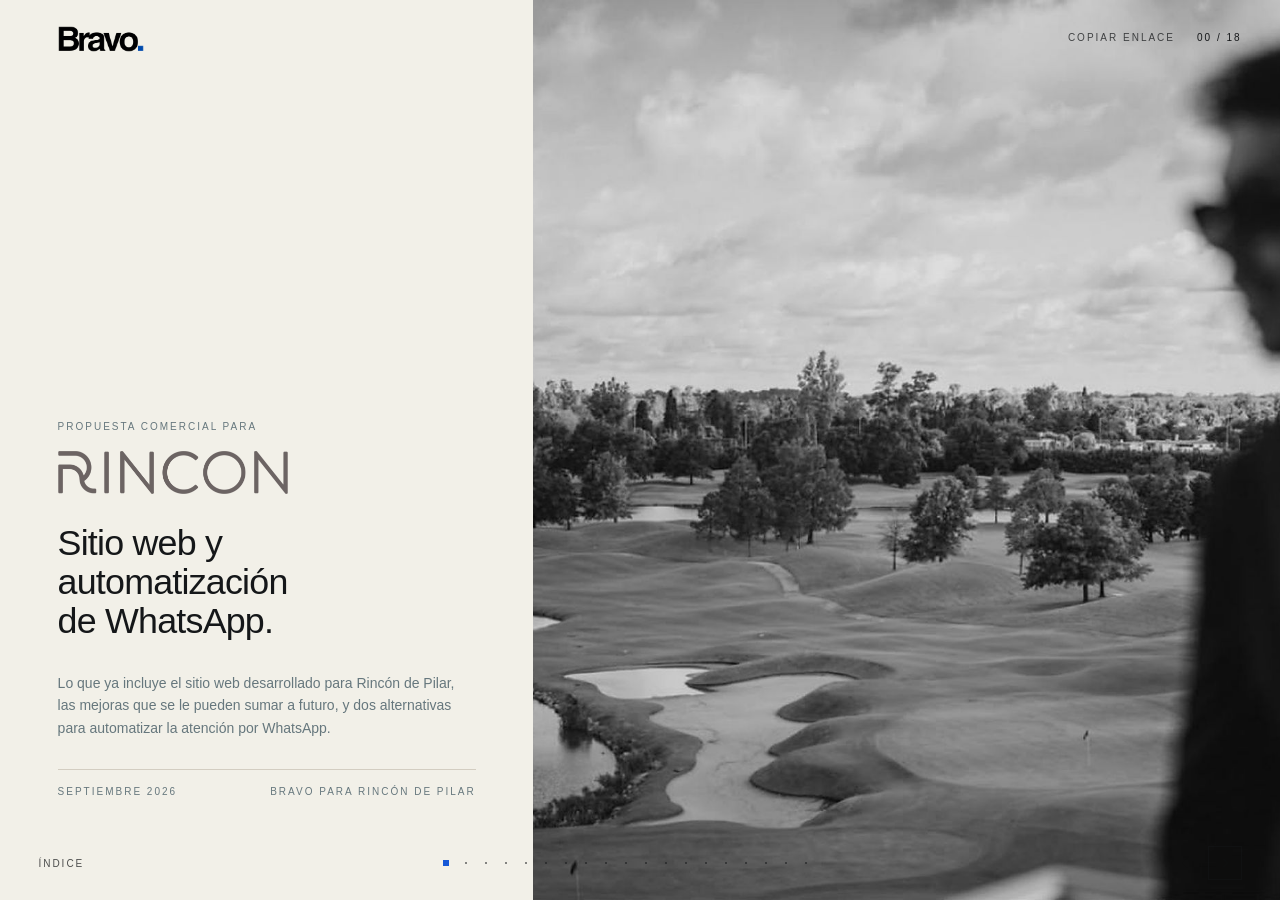
==== commit 9df9663b: "Rework Rincón de Pilar proposal art direction with both brands Bravo signs the structure (Helvetica," ====
--- a/propuestas/rincon-de-pilar/index.html
+++ b/propuestas/rincon-de-pilar/index.html
@@ -1,380 +1,404 @@
 <title>Propuesta Rincón de Pilar</title>
-<style>/* Layout: one frame at a time, full-bleed; large image, small type, lots of air.
-   Blue is a signal only: one connection or detail per frame. */
+<link rel="preconnect" href="https://fonts.googleapis.com"><link rel="preconnect" href="https://fonts.gstatic.com" crossorigin>
+<link rel="stylesheet" href="https://fonts.googleapis.com/css2?family=Raleway:wght@300;400;500&display=swap">
+<style>/* Layout: one frame at a time. Bravo writes the structure (Helvetica, air, microtype, one blue
+   square as signature); Rincón de Pilar brings the world (Raleway, ocre, warm grey, real photos).
+   Photos appear only where they carry the slide's idea. */
 :root{
+  /* Bravo */
   --ink:#151719; --bone:#F2F0E8; --warm:#E7E1D4; --glass:#D7DDDA;
   --mist:#AEBCC0; --smoke:#66777D; --stone:#B8B2A8; --blue:#1557D6;
-  --bg:var(--bone); --fg:var(--ink); --muted:var(--smoke); --line:#CFC9BD;
-  --sans:"Helvetica Neue",Helvetica,Arial,"Nimbus Sans",sans-serif;
-  --ease:cubic-bezier(.4,0,.2,1);
+  /* Rincón de Pilar */
+  --ocre:#9E8364; --topo:#6B6463; --rgray:#EBEBEB; --rgray2:#969696;
+  --bg:var(--bone); --fg:var(--ink); --muted:var(--smoke); --line:#D3CDC1;
+  --bravo:"Helvetica Neue",Helvetica,Arial,"Nimbus Sans",sans-serif;
+  --rincon:"Raleway",Verdana,sans-serif;
+  --ease:cubic-bezier(.45,0,.15,1);
   color-scheme:light;
 }
 html,body{height:100%}
 [hidden]{display:none!important}
-body{margin:0;background:var(--bone);color:var(--ink);font-family:var(--sans);font-size:15px;line-height:1.5;
+body{margin:0;background:var(--bone);color:var(--ink);font-family:var(--bravo);font-size:15px;line-height:1.5;
   -webkit-font-smoothing:antialiased;overflow:hidden}
-button{font:inherit;color:inherit;background:none;border:0;padding:0;cursor:pointer}
+button{font:inherit;color:inherit;background:none;border:0;padding:0;cursor:pointer;text-align:inherit}
 a{color:inherit}
 :focus-visible{outline:1px solid var(--blue);outline-offset:3px}
 
-/* ---------- micro type ---------- */
-.mono,.lbl,.legend,.cap{font-size:10.5px;letter-spacing:.16em;text-transform:uppercase;font-weight:400;line-height:1.5}
-.lbl{color:var(--smoke)}
-.legend{color:var(--smoke);opacity:.9}
-.cap{color:var(--smoke);letter-spacing:.12em}
+/* ---------- type: five levels ---------- */
+/* microcopy: Bravo system voice */
+.lbl,.cap,.legend,.mono{font-family:var(--bravo);font-size:10px;letter-spacing:.2em;text-transform:uppercase;font-weight:400;line-height:1.6}
+.lbl,.cap,.legend{color:var(--muted)}
+.legend{display:block;margin-top:16px;letter-spacing:.16em}
 h1,h2,h3,h4,p{margin:0}
-h1,h2,h3{font-weight:300;letter-spacing:-.015em;text-wrap:balance}
-h2{font-size:clamp(26px,3.3cqi,50px);line-height:1.08}
-h3{font-size:clamp(18px,1.6cqi,24px);line-height:1.2}
-h4{font-size:15px;font-weight:500;letter-spacing:0}
-p{max-width:62ch;text-wrap:pretty}
-.lead{font-size:clamp(15px,1.15cqi,18px);line-height:1.55;color:#3a3f42}
-.small{font-size:13px;line-height:1.55;color:#4a5256}
-.blue{color:var(--blue)}
+/* title: Bravo brand voice, regular, never bold */
+h1,h2{font-weight:400;letter-spacing:-.022em;text-wrap:balance}
+h2{font-size:clamp(28px,3.5cqi,54px);line-height:1.06}
+h3{font-weight:400;font-size:clamp(18px,1.55cqi,23px);line-height:1.25;letter-spacing:-.01em}
+/* main idea */
+.lead{font-size:clamp(17px,1.35cqi,21px);line-height:1.45;letter-spacing:-.005em;color:var(--fg);max-width:40ch}
+/* explanatory */
+.small{font-size:14px;line-height:1.6;color:var(--muted);max-width:52ch}
+p{text-wrap:pretty}
+/* Rincón's voice: its own names, places, events */
+.rv{font-family:var(--rincon);font-weight:300;letter-spacing:.005em}
+.sq{display:inline-block;width:.19em;height:.19em;background:var(--blue);margin-left:.1em}
 
 /* ---------- deck + frames ---------- */
 #deck{position:fixed;inset:0}
 .frame{position:absolute;inset:0;container-type:size;overflow:hidden auto;background:var(--bg);color:var(--fg);
-  opacity:0;visibility:hidden;transform:translateY(6px);
-  transition:opacity 1.1s var(--ease),transform 1.3s var(--ease),visibility 0s linear 1.1s;overscroll-behavior:contain}
-.frame.on{opacity:1;visibility:visible;transform:none;transition:opacity 1.1s var(--ease),transform 1.3s var(--ease),visibility 0s}
-.frame.dark{--bg:var(--ink);--fg:var(--bone);--muted:var(--mist);--line:#34393c}
-.frame.dark .lbl,.frame.dark .legend,.frame.dark .cap{color:var(--mist)}
-.frame.dark .lead,.frame.dark .small{color:#c9cdc9}
+  opacity:0;visibility:hidden;transition:opacity 1.2s var(--ease),visibility 0s linear 1.2s;overscroll-behavior:contain}
+.frame.on{opacity:1;visibility:visible;transition:opacity 1.2s var(--ease),visibility 0s}
+.frame .rise{transform:translateY(10px);opacity:0;transition:transform 1.4s var(--ease),opacity 1.4s var(--ease)}
+.frame.on .rise{transform:none;opacity:1;transition-delay:.25s}
+.frame.on .rise.d2{transition-delay:.5s}
+.frame.dark{--bg:var(--ink);--fg:var(--bone);--muted:#9aa3a4;--line:#34393c}
+.frame.topo{--bg:var(--topo);--fg:var(--rgray);--muted:#d2ccc8;--line:#877f7d}
+.frame.ocre{--bg:var(--ocre);--fg:var(--ink);--muted:#3b3229;--line:#b19a7e}
 .frame.warm{--bg:var(--warm)}
-.frame.glass{--bg:var(--glass)}
-.fin{box-sizing:border-box;min-height:100%;padding:84px clamp(16px,5.5cqi,96px) 104px;display:grid;gap:40px;align-content:center}
-.head{display:grid;gap:18px;align-content:start}
-.rule{height:1px;background:var(--line);border:0;margin:0}
-
-/* ---------- illustrations ---------- */
-.ill{display:block;width:100%;height:auto}
-.ill *{vector-effect:non-scaling-stroke}
-.ill .s{fill:none;stroke:currentColor;stroke-width:1}
-.ill .s2{fill:none;stroke:currentColor;stroke-width:.6;opacity:.55}
-.ill .d{fill:none;stroke:currentColor;stroke-width:1;stroke-dasharray:2 6;stroke-linecap:round}
-.ill .w{fill:var(--warm)} .ill .g{fill:var(--glass)} .ill .b{fill:var(--bone)}
-.ill .dot{fill:currentColor}
-.illbox{color:var(--smoke);position:relative;min-width:0}
-.frame.dark .illbox{color:var(--stone)}
+.frame.glass{--bg:var(--glass);--line:#bcc4c2}
+.fin{box-sizing:border-box;min-height:100%;padding:92px clamp(16px,6cqi,110px) 108px;display:grid;gap:44px;align-content:center}
+.head{display:grid;gap:20px;align-content:start}
+
+/* ---------- photos ---------- */
+.photo{position:relative;overflow:hidden;background:var(--topo);min-width:0;margin:0}
+.photo .pimg{position:absolute;inset:0}
+.photo .pimg img{display:block;width:100%;height:100%;object-fit:cover}
+.photo figcaption{position:absolute;left:18px;bottom:16px;color:var(--bone);font-size:10px;letter-spacing:.2em;text-transform:uppercase;z-index:1}
+.frame.on .photo.slow .pimg img{animation:slow 20s var(--ease) both}
+@keyframes slow{from{transform:scale(1.05)}to{transform:scale(1)}}
 [data-img] > img.ph{display:block;width:100%;height:100%;object-fit:cover}
+.logo img{display:block;width:100%;height:auto}
 
 /* ---------- 00 cover ---------- */
-.f00 .fin{padding:0;display:block;position:relative;min-height:100%}
-.f00 .art{position:absolute;inset:0;color:var(--stone)}
-.f00 .art .ill{width:100%;height:100%}
-.f00 .art[data-img] > img.ph{position:absolute;inset:0}
-.f00 .shade{position:absolute;inset:0;background:linear-gradient(90deg,rgba(21,23,25,.92) 0%,rgba(21,23,25,.55) 38%,rgba(21,23,25,0) 70%);pointer-events:none}
-.f00 .copy{position:absolute;left:clamp(16px,5.5cqi,96px);bottom:clamp(96px,11cqh,140px);right:16px;display:grid;gap:22px;max-width:560px}
-.f00 h1{font-size:clamp(40px,6.4cqi,104px);line-height:.98;letter-spacing:-.03em}
-.f00 .sub{font-size:clamp(16px,1.5cqi,22px);font-weight:300;color:var(--glass)}
-.f00 .lead{color:#c7ccc9;max-width:46ch}
-.f00 .meta{display:flex;gap:28px;flex-wrap:wrap}
-.logo-slot{width:132px;min-height:0}
-.logo-slot:empty{display:none}
-.logo-slot > img.ph{height:auto!important;max-height:56px;width:auto;object-fit:contain}
-.f00 .logo-wrap{position:absolute;top:clamp(80px,9cqh,110px);left:clamp(16px,5.5cqi,96px)}
+.f00 .fin{padding:0;display:grid;grid-template-columns:minmax(0,5fr) minmax(0,7fr);gap:0;align-content:stretch}
+.f00 .side{display:grid;grid-template-rows:auto 1fr;padding:26px clamp(16px,4.5cqi,80px) 100px;gap:40px;min-width:0}
+.f00 .bravo{width:86px}
+.f00 .body-c{align-self:end;display:grid;gap:30px}
+.f00 .for{display:grid;gap:16px}
+.f00 .rlogo{width:min(230px,70%)}
+.f00 h1{font-size:clamp(26px,2.8cqi,44px);line-height:1.1;max-width:14ch}
+.f00 .meta{display:flex;justify-content:space-between;gap:20px;flex-wrap:wrap;border-top:1px solid var(--line);padding-top:14px}
+.f00 .photo .pimg img{object-position:30% 55%}
 
 /* ---------- 01 intro ---------- */
-.split{display:grid;grid-template-columns:minmax(0,5fr) minmax(0,7fr);gap:clamp(32px,6cqi,110px);align-items:center}
-.split.rev{grid-template-columns:minmax(0,7fr) minmax(0,5fr)}
-.f01 .illbox{max-width:520px;justify-self:end;width:100%}
-.f01 .copy{display:grid;gap:22px}
-.f01 h2{font-size:clamp(30px,4.2cqi,64px)}
+.f01 .fin{grid-template-columns:minmax(0,1fr) minmax(0,.72fr);gap:clamp(32px,6cqi,120px);align-content:stretch;padding-right:0;padding-block:0}
+.f01 .copy{display:grid;gap:26px;align-content:center;padding-block:92px 108px}
+.f01 h2{font-size:clamp(32px,4.4cqi,68px);line-height:1.02}
+.f01 .photo{margin-top:clamp(72px,12cqh,140px)}
+.f01 .photo .pimg img{object-position:45% 30%}
 
 /* ---------- 02 ecosystem ---------- */
 .eco-wrap{overflow-x:auto;margin-inline:-8px;padding-inline:8px}
-.eco{position:relative;min-width:760px;aspect-ratio:1000/520}
+.eco{position:relative;min-width:760px;aspect-ratio:1000/480}
 .eco svg{position:absolute;inset:0;width:100%;height:100%}
 .eco .ln{fill:none;stroke:var(--stone);stroke-width:1}
 .eco .ln.sig{stroke:var(--blue)}
-.eco .ring{fill:none;stroke:var(--smoke);stroke-width:1}
-.eco .ring2{fill:none;stroke:var(--line);stroke-width:1}
-.node{position:absolute;display:grid;gap:3px;text-align:left;transition:opacity .4s}
-.node .n{font-size:15px;line-height:1.25}
-.node .k{font-size:10px;letter-spacing:.14em;text-transform:uppercase;color:var(--smoke)}
-.node:hover .n,.node:focus-visible .n{text-decoration:underline;text-decoration-thickness:1px;text-underline-offset:4px}
+.eco .ring{fill:none;stroke:var(--ocre);stroke-width:1}
+.node{position:absolute;display:grid;gap:4px;transition:opacity .5s var(--ease)}
+.node .n{font-size:15px;line-height:1.25;background-image:linear-gradient(currentColor,currentColor);background-size:0 1px;background-repeat:no-repeat;background-position:0 100%;transition:background-size .6s var(--ease);justify-self:start}
+.node .k{font-size:9.5px;letter-spacing:.18em;text-transform:uppercase;color:var(--smoke)}
+.node:hover .n,.node:focus-visible .n{background-size:100% 1px}
 .node.in{transform:translate(-100%,-50%);text-align:right}
+.node.in .n{background-position:100% 100%;justify-self:end}
 .node.out{transform:translate(0,-50%)}
-.node.core{transform:translate(-50%,-50%);text-align:center;width:22%;justify-items:center}
-.node.core .n{font-size:clamp(17px,1.7cqi,24px);font-weight:300}
+.node.core{transform:translate(-50%,-50%);text-align:center;width:24%;justify-items:center;gap:8px}
+.node.core .n{font-family:var(--rincon);font-weight:300;font-size:clamp(18px,1.8cqi,26px);line-height:1.15;justify-self:center}
 .eco-cols{display:flex;justify-content:space-between;min-width:760px}
-.eco-foot{display:flex;justify-content:space-between;gap:24px;flex-wrap:wrap;align-items:end}
+.eco:has(.node:hover) .node:not(:hover){opacity:.4}
 
 /* ---------- 03 journey ---------- */
-.journey{display:grid;grid-template-columns:repeat(5,minmax(0,1fr));gap:0;position:relative;align-items:start}
-.journey::before{content:"";position:absolute;left:0;right:0;top:var(--jy,46px);height:1px;background:var(--line)}
-.step{display:grid;gap:14px;padding-right:24px;position:relative}
-.step:nth-child(2){margin-top:64px}.step:nth-child(3){margin-top:18px}.step:nth-child(4){margin-top:88px}.step:nth-child(5){margin-top:36px}
-.step .v{font-size:clamp(24px,2.6cqi,40px);font-weight:300;letter-spacing:-.02em;line-height:1}
-.step .tick{width:7px;height:7px;border-radius:50%;background:var(--bg);border:1px solid var(--smoke);margin-top:-4px}
-.step.sig .tick{background:var(--blue);border-color:var(--blue)}
-.step .small{max-width:26ch}
-.step .ap{font-size:10px;letter-spacing:.14em;text-transform:uppercase;color:var(--smoke)}
-
-/* ---------- device mockups ---------- */
+.journey{display:grid;grid-template-columns:repeat(5,minmax(0,1fr));position:relative;align-items:start}
+.journey::before{content:"";position:absolute;left:0;right:0;top:50px;height:1px;background:var(--line)}
+.step{display:grid;gap:14px;padding-right:26px;position:relative}
+.step:nth-child(2){margin-top:72px}.step:nth-child(3){margin-top:20px}.step:nth-child(4){margin-top:96px}.step:nth-child(5){margin-top:40px}
+.step .v{font-size:clamp(24px,2.5cqi,38px);letter-spacing:-.02em;line-height:1}
+.step .tick{width:6px;height:6px;background:var(--stone);margin-top:-3px}
+.step.sig .tick{background:var(--blue)}
+.step .small{max-width:24ch}
+.step .ap{font-size:9.5px;letter-spacing:.16em;text-transform:uppercase;color:var(--smoke)}
+
+/* ---------- section dividers ---------- */
+.divider .fin{align-content:stretch;grid-template-rows:auto 1fr auto;position:relative;z-index:1}
+.divider .big{font-family:var(--rincon);font-weight:300;font-size:clamp(56px,8.6cqi,146px);line-height:.95;letter-spacing:-.02em;align-self:end}
+.divider .foot{display:flex;justify-content:space-between;align-items:end;gap:32px;flex-wrap:wrap;border-top:1px solid var(--line);padding-top:18px}
+.toc{display:flex;gap:28px;flex-wrap:wrap}
+.toc button{font-size:10px;letter-spacing:.2em;text-transform:uppercase;opacity:.75;transition:opacity .4s}
+.toc button:hover{opacity:1}
+.pattern{position:absolute;right:0;top:0;width:48%;height:100%;pointer-events:none;opacity:.2;background:var(--fg);
+  -webkit-mask:var(--pat) repeat 0 0/760px auto;mask:var(--pat) repeat 0 0/760px auto;
+  clip-path:polygon(46% 0,100% 0,100% 100%,0 100%)}
+
+/* ---------- mockups: flat, thin, no shadows ---------- */
 .mock{position:relative;min-width:0}
-.browser{border:1px solid var(--stone);border-radius:10px;background:var(--bone);overflow:hidden;box-shadow:0 30px 60px -40px rgba(21,23,25,.35)}
-.browser .bar{height:28px;border-bottom:1px solid var(--line);display:flex;align-items:center;gap:6px;padding:0 12px}
-.browser .bar i{width:7px;height:7px;border-radius:50%;border:1px solid var(--stone)}
-.browser .bar .url{margin-left:14px;font-size:9.5px;letter-spacing:.12em;color:var(--smoke);text-transform:uppercase}
-.site-nav{display:flex;justify-content:space-between;align-items:center;padding:14px 22px;font-size:8.5px;letter-spacing:.2em;text-transform:uppercase;color:var(--ink);gap:10px;flex-wrap:wrap}
-.site-nav .links{display:flex;gap:14px;color:var(--smoke);flex-wrap:wrap}
-.site-hero{position:relative;background:var(--ink);color:var(--stone);aspect-ratio:16/8}
-.site-hero .ill{position:absolute;inset:0;height:100%}
-.site-hero .t{position:absolute;left:22px;bottom:18px;color:var(--bone);font-weight:300;font-size:clamp(14px,1.8cqi,26px);letter-spacing:-.02em;line-height:1.05}
-.dn{position:absolute;right:18px;top:16px;display:flex;align-items:center;gap:8px;font-size:8px;letter-spacing:.2em;color:var(--glass)}
-.dn .sw{width:26px;height:12px;border:1px solid var(--mist);border-radius:8px;position:relative}
-.dn .sw::after{content:"";position:absolute;right:2px;top:2px;width:6px;height:6px;border-radius:50%;background:var(--blue)}
-.site-row{display:grid;grid-template-columns:repeat(4,1fr);gap:10px;padding:14px 22px 20px}
-.site-row div{aspect-ratio:4/5;background:var(--warm);border:1px solid var(--line)}
-.site-row div:nth-child(2){background:var(--glass)}.site-row div:nth-child(4){background:#e3ddd0}
-.phone{width:100%;max-width:280px;aspect-ratio:9/18.5;border:1px solid var(--stone);border-radius:34px;padding:10px;box-sizing:border-box;background:var(--bone);box-shadow:0 30px 60px -40px rgba(21,23,25,.4)}
-.phone .scr{height:100%;border-radius:26px;border:1px solid var(--line);overflow:hidden;display:flex;flex-direction:column;background:var(--bone);position:relative}
-.phone .top{padding:16px 16px 10px;font-size:8.5px;letter-spacing:.2em;text-transform:uppercase;border-bottom:1px solid var(--line);display:flex;justify-content:space-between}
-.gal{display:grid;grid-template-columns:repeat(3,1fr);gap:4px;padding:10px}
-.gal i{aspect-ratio:1;background:var(--warm)}
-.gal i:nth-child(3n+2){background:var(--glass)}.gal i:nth-child(4){background:var(--stone);opacity:.5}
-.form{display:grid;gap:9px;padding:6px 14px}
-.form span{border-bottom:1px solid var(--stone);font-size:8.5px;letter-spacing:.14em;text-transform:uppercase;color:var(--smoke);padding-bottom:5px}
-.form b{justify-self:start;font-weight:400;font-size:8.5px;letter-spacing:.18em;text-transform:uppercase;border:1px solid var(--ink);padding:6px 12px;margin-top:4px}
-.wa{position:absolute;right:14px;bottom:16px;width:34px;height:34px;border-radius:50%;border:1px solid var(--ink);display:grid;place-items:center;font-size:8px;letter-spacing:.1em;background:var(--bone)}
-.chat{display:grid;gap:8px;padding:14px 12px;align-content:start;font-size:11px;line-height:1.4;flex:1;background:var(--warm)}
-.bub{max-width:82%;padding:8px 10px;border-radius:12px;background:var(--bone);border:1px solid var(--line)}
-.bub.me{justify-self:end;background:var(--glass);border-color:transparent}
+.browser{border:1px solid var(--stone);background:var(--bone);overflow:hidden}
+.browser .bar{height:26px;border-bottom:1px solid var(--line);display:flex;align-items:center;gap:5px;padding:0 12px}
+.browser .bar i{width:6px;height:6px;border:1px solid var(--stone)}
+.browser .bar .url{margin-left:14px;font-size:9px;letter-spacing:.14em;color:var(--smoke);text-transform:uppercase}
+.site-nav{display:flex;justify-content:space-between;align-items:center;padding:14px 22px;gap:10px;flex-wrap:wrap}
+.site-nav .logo{width:78px}
+.site-nav .links{display:flex;gap:14px;color:var(--topo);flex-wrap:wrap;font-family:var(--rincon);font-size:10px}
+.site-hero{position:relative;background:var(--topo);aspect-ratio:16/7.2;display:grid;place-items:center}
+.site-hero .logo{width:15%;max-width:96px}
+.dn{position:absolute;right:18px;top:16px;display:flex;align-items:center;gap:8px;font-size:8px;letter-spacing:.2em;color:var(--rgray);font-family:var(--rincon)}
+.dn .sw{width:24px;height:11px;border:1px solid var(--rgray);position:relative}
+.dn .sw::after{content:"";position:absolute;right:2px;top:2px;width:5px;height:5px;background:var(--rgray)}
+.site-row{display:grid;grid-template-columns:repeat(4,1fr);gap:14px;padding:16px 22px 22px}
+.site-row span{font-family:var(--rincon);font-size:10.5px;color:var(--topo);border-top:1px solid var(--ocre);padding-top:8px}
+.phone{width:100%;max-width:268px;aspect-ratio:9/18.5;border:1px solid var(--stone);border-radius:30px;padding:9px;box-sizing:border-box;background:var(--bone)}
+.phone .scr{height:100%;border-radius:22px;border:1px solid var(--line);overflow:hidden;display:flex;flex-direction:column;background:var(--bone)}
+.phone .top{padding:16px 16px 10px;font-size:8.5px;letter-spacing:.2em;text-transform:uppercase;border-bottom:1px solid var(--line);display:flex;justify-content:space-between;align-items:center}
+.phone .top .logo{width:54px}
+.chat{display:grid;gap:8px;padding:14px 12px;align-content:start;font-size:11px;line-height:1.45;flex:1;background:var(--rgray)}
+.bub{max-width:84%;padding:8px 10px;background:var(--bone);border-left:1px solid var(--ocre)}
+.bub.me{justify-self:end;background:#dde1df;border-left:0}
 .bub .who{display:block;font-size:8px;letter-spacing:.16em;text-transform:uppercase;color:var(--smoke);margin-bottom:3px}
 .ph-note{opacity:.55}
-.legend{display:block;margin-top:14px}
-
-/* ---------- 04 structure ---------- */
-.f04 .fin{grid-template-columns:minmax(0,1.55fr) minmax(0,1fr);align-items:center;gap:clamp(32px,5cqi,90px)}
+
+/* ---------- 05 structure ---------- */
+.f05 .fin{grid-template-columns:minmax(0,1.45fr) minmax(0,1fr);align-items:center;gap:clamp(32px,5cqi,96px)}
 .struct{list-style:none;margin:0;padding:0;display:grid}
-.struct li{display:grid;grid-template-columns:28px 1fr;gap:4px 12px;padding:13px 0;border-top:1px solid var(--line)}
+.struct li{display:grid;grid-template-columns:30px 1fr;gap:3px 12px;padding:11px 0;border-top:1px solid var(--line)}
 .struct li:last-child{border-bottom:1px solid var(--line)}
-.struct .i{font-size:10px;letter-spacing:.12em;color:var(--smoke);padding-top:4px}
+.struct .i{font-size:9.5px;letter-spacing:.14em;color:var(--smoke);padding-top:6px}
+.struct .e{font-family:var(--rincon);font-weight:400;font-size:17px;color:var(--topo)}
 .struct .x{font-size:13px;color:var(--smoke);grid-column:2}
-.live{font-size:10.5px;letter-spacing:.16em;text-transform:uppercase;text-decoration:none;border-bottom:1px solid var(--stone);padding-bottom:2px;justify-self:start}
-
-/* ---------- 05 features ---------- */
-.f05 .fin{grid-template-columns:minmax(0,.8fr) minmax(0,1.6fr);align-items:center;gap:clamp(32px,6cqi,110px)}
-.f05 .phone{justify-self:center}
-.feats{list-style:none;padding:0;margin:0;display:grid;grid-template-columns:1fr 1fr;gap:0 40px}
-.feats li{padding:14px 0;border-top:1px solid var(--line);font-size:15px;line-height:1.4}
-.est{display:grid;grid-template-columns:auto 1fr;gap:6px 18px;align-items:baseline;padding-top:6px}
-.est .v{font-size:clamp(22px,2.2cqi,32px);font-weight:300}
-
-/* ---------- 06 measured ---------- */
+.live{font-size:10px;letter-spacing:.2em;text-transform:uppercase;text-decoration:none;border-bottom:1px solid var(--stone);padding-bottom:3px;justify-self:start;transition:border-color .4s}
+.live:hover{border-color:var(--ink)}
+
+/* ---------- 06 features ---------- */
+.f06 .fin{grid-template-columns:minmax(0,1fr) minmax(0,1.1fr);gap:clamp(32px,7cqi,130px);align-items:stretch}
+.f06 .left{display:grid;gap:56px;align-content:space-between}
+.feats{list-style:none;padding:0;margin:0;display:grid;align-self:end}
+.feats li{padding:13px 0;border-top:1px solid var(--line);font-size:15.5px;line-height:1.4}
+.feats li:last-child{border-bottom:1px solid var(--line)}
+.est{display:grid;gap:12px}
+.est .v{font-size:clamp(64px,8cqi,128px);line-height:.9;letter-spacing:-.045em}
+
+/* ---------- 07 measured ---------- */
 .rings{display:grid;grid-template-columns:repeat(4,minmax(0,1fr));gap:24px}
-.ringc{display:grid;gap:12px;justify-items:start}
-.ringc svg{width:clamp(84px,10cqi,140px);height:auto;color:var(--ink)}
-.ringc .track{fill:none;stroke:var(--line);stroke-width:1.5}
-.ringc .val{fill:none;stroke:var(--ink);stroke-width:1.5;stroke-linecap:round}
-.ringc text{font-family:var(--sans);font-weight:300;fill:var(--ink)}
-.figs{display:grid;grid-template-columns:repeat(3,minmax(0,1fr));gap:24px;border-top:1px solid var(--line);padding-top:26px}
-.fig .v{font-size:clamp(34px,4.4cqi,68px);font-weight:300;letter-spacing:-.03em;line-height:1}
-.fig .lbl{margin-top:10px;display:block}
-
-/* ---------- 07 panel ---------- */
-.f07 .fin{grid-template-columns:minmax(0,1fr) minmax(0,1.7fr);gap:clamp(32px,5cqi,90px);align-items:center}
-.panel{display:grid;grid-template-columns:1.6fr 1fr;min-height:300px}
+.ringc{display:grid;gap:14px;justify-items:start}
+.ringc svg{width:clamp(84px,9.5cqi,136px);height:auto}
+.ringc .track{fill:none;stroke:var(--line);stroke-width:1}
+.ringc .val{fill:none;stroke:var(--ink);stroke-width:1}
+.ringc text{font-family:var(--bravo);fill:var(--ink)}
+.figs{display:grid;grid-template-columns:repeat(3,minmax(0,1fr));gap:24px;border-top:1px solid var(--line);padding-top:28px}
+.fig .v{font-size:clamp(38px,4.6cqi,72px);letter-spacing:-.035em;line-height:1}
+.fig .lbl{margin-top:12px;display:block}
+
+/* ---------- 08 panel ---------- */
+.f08 .fin{grid-template-columns:minmax(0,1fr) minmax(0,1.7fr);gap:clamp(32px,5cqi,90px);align-items:center}
+.panel{display:grid;grid-template-columns:1.6fr 1fr;min-height:290px}
 .panel .list{border-right:1px solid var(--line)}
 .prow{display:grid;grid-template-columns:44px 1fr auto;gap:10px;padding:11px 16px;border-bottom:1px solid var(--line);font-size:11px;align-items:baseline}
 .prow.hd{font-size:8.5px;letter-spacing:.18em;text-transform:uppercase;color:var(--smoke)}
 .prow .dt{color:var(--smoke);font-variant-numeric:tabular-nums}
-.prow .ev{font-size:8.5px;letter-spacing:.14em;text-transform:uppercase;color:var(--smoke)}
+.prow .ev{font-family:var(--rincon);font-size:11px;color:var(--topo)}
 .prow.sel{background:var(--warm)}
 .panel .det{padding:16px;display:grid;gap:10px;align-content:start;font-size:11px}
 .panel .det .k{font-size:8.5px;letter-spacing:.16em;text-transform:uppercase;color:var(--smoke)}
 .flowmini{display:flex;align-items:center;gap:14px;flex-wrap:wrap}
-.flowmini .ar{flex:0 0 48px;height:1px;background:var(--blue);position:relative}
-.flowmini .ar::after{content:"";position:absolute;right:-1px;top:-3px;border:3.5px solid transparent;border-left:5px solid var(--blue);border-right:0}
-
-/* ---------- 08 options to add ---------- */
-.f08 .fin{grid-template-columns:minmax(0,1fr) minmax(0,1.5fr);gap:clamp(32px,6cqi,110px);align-items:center}
-.f08 .left{display:grid;gap:26px}
-.adds{display:grid;grid-template-columns:1fr 1fr;gap:0 44px;margin:0}
-.adds div{padding:18px 0 20px;border-top:1px solid var(--line);display:grid;gap:8px}
-.adds dt{font-size:17px;font-weight:300}
-.adds dd{margin:0;font-size:13px;color:#4a5256;line-height:1.55}
-
-/* ---------- 09 whatsapp overview ---------- */
-.scale{display:grid;grid-template-columns:minmax(0,1fr) minmax(0,1.3fr) minmax(0,1fr);align-items:end;gap:28px}
-.opt{display:grid;gap:14px;text-align:left}
-.opt h3{font-size:clamp(22px,2.4cqi,36px)}
-.opt:hover h3,.opt:focus-visible h3{text-decoration:underline;text-decoration-thickness:1px;text-underline-offset:6px}
-.scale .mid{display:grid;gap:10px;align-self:center;justify-items:center}
-.scale .arrow{width:100%;height:1px;background:var(--blue);position:relative}
-.scale .arrow::after{content:"";position:absolute;right:-1px;top:-4px;border:4px solid transparent;border-left:7px solid var(--blue);border-right:0}
-.scale .arrow::before{content:"";position:absolute;left:0;top:-3px;width:7px;height:7px;border-radius:50%;border:1px solid var(--blue);background:var(--bg)}
-.alcance{display:grid;grid-template-columns:repeat(2,1fr);gap:28px}
-
-/* ---------- 10/11 options ---------- */
-.opt-page{grid-template-columns:minmax(0,1.3fr) minmax(0,1fr);align-items:center;gap:clamp(32px,6cqi,110px)}
-.opt-page.rev{grid-template-columns:minmax(0,1fr) minmax(0,1.3fr)}
+.flowmini .ar{flex:0 0 56px;height:1px;background:var(--ink);position:relative}
+.flowmini .ar::after{content:"";position:absolute;right:0;top:-3px;width:6px;height:6px;background:var(--blue)}
+
+/* ---------- 09 additions ---------- */
+.f09 .fin{grid-template-columns:minmax(0,.8fr) minmax(0,1.4fr);gap:clamp(32px,7cqi,130px);align-items:start;align-content:center}
+.adds{display:grid;margin:0}
+.adds div{padding:18px 0 20px;border-top:1px solid var(--line);display:grid;grid-template-columns:minmax(0,.9fr) minmax(0,1.1fr);gap:24px;align-items:baseline}
+.adds div:last-child{border-bottom:1px solid var(--line)}
+.adds dt{font-size:clamp(17px,1.5cqi,22px);letter-spacing:-.01em}
+.adds dd{margin:0;font-size:13.5px;color:var(--muted);line-height:1.55}
+
+/* ---------- 10 whatsapp divider ---------- */
+.scale{display:grid;grid-template-columns:minmax(0,1fr) 110px minmax(0,1fr);align-items:end;gap:28px}
+.opt{display:grid;gap:12px}
+.opt h3{font-family:var(--rincon);font-weight:300;font-size:clamp(26px,3cqi,46px);line-height:1.05;letter-spacing:-.01em;justify-self:start;
+  background-image:linear-gradient(currentColor,currentColor);background-size:0 1px;background-repeat:no-repeat;background-position:0 100%;transition:background-size .7s var(--ease)}
+.opt:hover h3,.opt:focus-visible h3{background-size:100% 1px}
+.opt .small{color:var(--ink);opacity:.8}
+.scale .mid{align-self:center;display:grid;gap:10px;justify-items:center}
+.scale .arrow{width:100%;height:1px;background:var(--ink);position:relative}
+.scale .arrow::after{content:"";position:absolute;right:0;top:-3px;border:3.5px solid transparent;border-left:6px solid var(--ink);border-right:0}
+
+/* ---------- 11/12 options ---------- */
+.opt-page{display:grid;grid-template-columns:minmax(0,1.3fr) minmax(0,1fr);align-items:center;gap:clamp(32px,6cqi,110px)}
+.opt-page.rev{grid-template-columns:minmax(0,1fr) minmax(0,1.25fr)}
 .opt-page .copy{display:grid;gap:22px;align-content:center}
-.opt-page .opt-t{font-size:clamp(32px,4.4cqi,68px);line-height:1}
-.facts{display:grid;grid-template-columns:1fr 1fr;gap:18px 28px;border-top:1px solid var(--line);padding-top:20px}
-.facts .v{font-size:17px;font-weight:300;margin-top:6px}
-.note{border-left:1px solid var(--stone);padding-left:16px;font-size:14px;color:#4a5256}
-.mockpair{display:flex;gap:22px;align-items:center;justify-content:center;flex-wrap:wrap}
-.ficha{display:grid;gap:0;min-width:170px;max-width:220px;flex:1}
+.opt-page .opt-t{font-size:clamp(34px,4.4cqi,70px);line-height:1}
+.facts{display:grid;grid-template-columns:1fr 1fr;gap:18px 28px;border-top:1px solid var(--line);padding-top:18px}
+.facts .v{font-size:17px;margin-top:6px}
+.note{font-size:15px;line-height:1.5;color:var(--fg);padding-left:18px;position:relative;max-width:46ch}
+.note::before{content:"";position:absolute;left:0;top:.5em;width:6px;height:6px;background:var(--ocre)}
+.mockpair{display:flex;gap:26px;align-items:center;justify-content:center;flex-wrap:wrap}
+.ficha{display:grid;min-width:170px;max-width:220px;flex:1}
 .ficha div{display:grid;gap:2px;padding:10px 0;border-top:1px solid var(--line);font-size:13px}
 .ficha div:last-child{border-bottom:1px solid var(--line)}
 .ficha .k{font-size:9px;letter-spacing:.16em;text-transform:uppercase;color:var(--smoke)}
 
-/* ---------- 12 connection ---------- */
+/* ---------- 13 connection ---------- */
 .conn{display:grid;grid-template-columns:repeat(6,minmax(0,1fr));position:relative;padding-top:34px}
 .conn svg.track{position:absolute;left:0;top:0;width:100%;height:12px;overflow:visible}
 .conn .base{stroke:var(--line);stroke-width:1}
 .conn .sig{stroke:var(--blue);stroke-width:1;stroke-dasharray:1000;stroke-dashoffset:0}
-.frame.on .conn .sig{animation:draw 3.2s var(--ease) .5s both}
+.frame.on .conn .sig{animation:draw 3.4s var(--ease) .6s both}
 @keyframes draw{from{stroke-dashoffset:1000}to{stroke-dashoffset:0}}
 .st{display:grid;gap:10px;padding-right:22px;align-content:start;position:relative}
-.st::before{content:"";position:absolute;top:-38px;left:0;width:7px;height:7px;border-radius:50%;background:var(--bg);border:1px solid var(--smoke)}
-.st:last-child::before{background:var(--blue);border-color:var(--blue)}
-.st .v{font-size:clamp(19px,1.9cqi,28px);font-weight:300;line-height:1.1}
-.fields{list-style:none;padding:0;margin:4px 0 0;display:grid;gap:0}
-.fields li{font-size:12px;padding:5px 0;border-top:1px solid var(--line)}
-
-/* ---------- 13 roles ---------- */
-.lanes{display:grid;grid-template-columns:170px repeat(3,minmax(0,1fr));border-top:1px solid var(--line)}
-.lanes > div{padding:20px 20px 22px 0;border-bottom:1px solid var(--line);min-width:0}
-.lanes .who{padding-right:18px}
-.lanes .who h3{font-size:18px}
+.st::before{content:"";position:absolute;top:-37px;left:0;width:6px;height:6px;background:var(--stone)}
+.st:last-child::before{background:var(--blue)}
+.st .v{font-size:clamp(20px,2cqi,30px);line-height:1.1;letter-spacing:-.015em}
+.fields{list-style:none;padding:0;margin:4px 0 0;display:grid}
+.fields li{font-family:var(--rincon);font-size:12.5px;padding:5px 0;border-top:1px solid var(--line);color:var(--topo)}
+
+/* ---------- 14 roles ---------- */
+.lanes{display:grid;grid-template-columns:180px repeat(3,minmax(0,1fr));border-top:1px solid var(--ink)}
+.lanes > div{padding:20px 22px 24px 0;border-bottom:1px solid var(--line);min-width:0}
+.lanes .who h3{font-size:19px}
 .lanes .cell{display:grid;gap:6px;align-content:start}
-.lanes .cell.empty{border-left:0}
-.lanes .cell .v{font-size:16px;font-weight:300;line-height:1.3}
+.lanes .cell .v{font-size:16px;line-height:1.35}
 .lanes .hand{position:relative}
 .lanes .hand::before{content:"";position:absolute;left:-12px;top:-1px;bottom:-1px;width:1px;background:var(--blue)}
 .lanes .dash{height:1px;background:repeating-linear-gradient(90deg,var(--stone) 0 2px,transparent 2px 7px);margin-top:12px;margin-right:20px}
 
-/* ---------- 14 security ---------- */
-.f14 .fin{grid-template-columns:minmax(0,1.2fr) minmax(0,1fr);gap:clamp(32px,6cqi,110px);align-items:center}
-.f14 .quote{font-size:clamp(30px,4.2cqi,66px);font-weight:300;line-height:1.05;letter-spacing:-.025em;color:var(--bone)}
-.f14 .cols{display:grid;grid-template-columns:1fr 1fr;gap:28px}
-.f14 .cols > div{display:grid;gap:10px;align-content:start;border-top:1px solid #3a3f42;padding-top:16px}
-.f14 .illbox{max-width:360px}
-.f14 .foot{border-top:1px solid #3a3f42;padding-top:14px}
-.f14 .left{display:grid;gap:40px}
-
-/* ---------- 15 impact ---------- */
-.impact{display:grid;grid-template-columns:repeat(3,minmax(0,1fr));gap:clamp(24px,3.5cqi,56px)}
-.impact .col{display:grid;gap:0;align-content:start}
-.impact .col > .lbl{padding-bottom:14px}
-.ben{padding:16px 0 18px;border-top:1px solid var(--line);display:grid;gap:6px}
-.ben .v{font-size:17px;font-weight:300;line-height:1.3}
-.ben .ap{font-size:12px;color:var(--smoke)}
-.ben .ap b{font-weight:400;letter-spacing:.14em;text-transform:uppercase;font-size:9.5px;margin-right:6px}
-
-/* ---------- 16 implementation ---------- */
+/* ---------- 15 security + human ---------- */
+.f15 .fin{grid-template-columns:minmax(0,1.05fr) minmax(0,1fr);gap:0;padding:0;align-content:stretch}
+.f15 .left{display:grid;gap:44px;align-content:center;padding:92px clamp(16px,5cqi,90px) 108px clamp(16px,6cqi,110px)}
+.f15 .quote{font-size:clamp(32px,4cqi,64px);line-height:1.04;letter-spacing:-.025em;color:var(--bone)}
+.f15 .cols{display:grid;grid-template-columns:1fr 1fr;gap:28px}
+.f15 .cols > div{display:grid;gap:10px;align-content:start;border-top:1px solid #3a3f42;padding-top:16px}
+.f15 .cols .small{color:#b9bfbf}
+.f15 .foot{border-top:1px solid #3a3f42;padding-top:14px}
+.f15 .photo .pimg img{object-position:50% 45%}
+
+/* ---------- 16 impact ---------- */
+.impact{display:grid;grid-template-columns:repeat(3,minmax(0,1fr));gap:clamp(24px,3.5cqi,60px)}
+.impact .col{display:grid;align-content:start}
+.impact .col > .who{font-family:var(--rincon);font-weight:400;font-size:17px;color:var(--topo);padding-bottom:16px;border-bottom:1px solid var(--ink)}
+.ben{padding:16px 0 18px;border-bottom:1px solid var(--line);display:grid;gap:7px}
+.ben .v{font-size:17px;line-height:1.3;letter-spacing:-.005em}
+.ben .ap{font-size:12px;color:var(--smoke);line-height:1.5}
+.ben .ap b{font-weight:400;letter-spacing:.16em;text-transform:uppercase;font-size:9px;margin-right:6px}
+
+/* ---------- 17 implementation ---------- */
 .steps{display:grid;grid-template-columns:repeat(5,minmax(0,1fr));border-top:1px solid var(--ink)}
-.steps > div{padding:18px 22px 0 0;display:grid;gap:10px;align-content:start}
-.steps .n{font-size:10.5px;letter-spacing:.16em;color:var(--smoke)}
-.steps .v{font-size:clamp(18px,1.8cqi,26px);font-weight:300;line-height:1.15}
+.steps > div{padding:18px 24px 0 0;display:grid;gap:10px;align-content:start}
+.steps .n{font-size:10px;letter-spacing:.18em;color:var(--smoke);display:flex;align-items:center;gap:8px}
+.steps > div:first-child .n::before{content:"";width:6px;height:6px;background:var(--blue)}
+.steps .v{font-size:clamp(18px,1.8cqi,26px);line-height:1.15;letter-spacing:-.01em}
 .pay{display:grid;grid-template-columns:minmax(0,1fr) minmax(0,1fr);gap:40px;border-top:1px solid var(--line);padding-top:22px}
-.pay .v{font-size:clamp(20px,2cqi,30px);font-weight:300;line-height:1.2}
+.pay .v{font-size:clamp(19px,1.9cqi,28px);line-height:1.25;letter-spacing:-.01em;margin-top:8px}
+
+/* ---------- 18 close ---------- */
+.f18 .fin{align-content:stretch;grid-template-rows:auto 1fr auto}
+.f18 .bravo{width:92px}
+.f18 .close{align-self:center;display:grid;gap:26px}
+.f18 .close .t{font-size:clamp(30px,4cqi,62px);line-height:1.05;letter-spacing:-.025em;max-width:18ch}
+.f18 .foot{display:flex;justify-content:space-between;align-items:end;gap:24px;flex-wrap:wrap;border-top:1px solid var(--line);padding-top:16px}
+.f18 .rlogo{width:150px}
 
 /* ---------- chrome ---------- */
-.chrome{position:fixed;left:0;right:0;z-index:20;display:flex;align-items:center;gap:18px;padding-inline:clamp(16px,3vw,40px);color:var(--ink);transition:color .8s var(--ease);pointer-events:none}
+.chrome{position:fixed;left:0;right:0;z-index:20;display:flex;align-items:center;gap:18px;padding-inline:clamp(16px,3vw,40px);color:var(--ink);transition:color .9s var(--ease);pointer-events:none}
 .chrome > *{pointer-events:auto}
 body.tone-dark .chrome{color:var(--bone)}
-.topbar{top:0;padding-top:calc(env(safe-area-inset-top,0px) + 20px);justify-content:space-between}
-.topbar .who{opacity:.75}
+.topbar{top:0;padding-top:calc(env(safe-area-inset-top,0px) + 22px);justify-content:space-between}
+.topbar .who{opacity:.7}
 .topbar .count{font-variant-numeric:tabular-nums}
 .topbar .count b{font-weight:400}
-.botbar{bottom:0;padding-bottom:calc(env(safe-area-inset-bottom,0px) + 18px)}
-.botbar .sel{flex:1;display:flex;gap:2px;justify-content:center;min-width:0;overflow:hidden}
-.sel button{width:22px;height:28px;position:relative;opacity:.55;transition:opacity .4s}
-.sel button::after{content:"";position:absolute;left:5px;right:5px;top:13px;height:1px;background:currentColor}
+body.cover .topbar .who{visibility:hidden}
+.botbar{bottom:0;padding-bottom:calc(env(safe-area-inset-bottom,0px) + 20px)}
+.botbar .sel{flex:1;display:flex;justify-content:center;min-width:0;overflow:hidden}
+.sel button{width:20px;height:28px;position:relative;opacity:.5;transition:opacity .5s}
+.sel button::after{content:"";position:absolute;left:9px;top:13px;width:2px;height:2px;background:currentColor;transition:all .6s var(--ease)}
 .sel button.cur{opacity:1}
-.sel button.cur::after{top:12px;height:2px}
+.sel button.cur::after{left:7px;top:11px;width:6px;height:6px;background:var(--blue)}
 .sel button:hover{opacity:1}
-.sel button span{position:absolute;bottom:22px;left:50%;transform:translateX(-50%);font-size:9px;letter-spacing:.1em;opacity:0;transition:opacity .3s;white-space:nowrap}
+.sel button span{position:absolute;bottom:24px;left:50%;transform:translateX(-50%);font-size:9px;letter-spacing:.12em;opacity:0;transition:opacity .3s;white-space:nowrap}
 .sel button:hover span,.sel button:focus-visible span{opacity:1}
-.nav2{display:flex;gap:4px}
-.nav2 button{width:36px;height:36px;border-radius:50%;border:1px solid currentColor;opacity:.6;display:grid;place-items:center;transition:opacity .3s}
+.nav2{display:flex;gap:6px}
+.nav2 button{width:34px;height:34px;border:1px solid currentColor;opacity:.5;display:grid;place-items:center;transition:opacity .4s}
 .nav2 button:hover{opacity:1}
-.nav2 button:disabled{opacity:.2;cursor:default}
-.nav2 svg{width:14px;height:14px}
-.tbtn{font-size:10.5px;letter-spacing:.16em;text-transform:uppercase;opacity:.8;padding:8px 0}
+.nav2 button:disabled{opacity:.15;cursor:default}
+.nav2 svg{width:12px;height:12px}
+.nav2 path{fill:none;stroke:currentColor;stroke-width:1}
+.tbtn{font-size:10px;letter-spacing:.2em;text-transform:uppercase;opacity:.75;padding:8px 0;transition:opacity .4s}
 .tbtn:hover{opacity:1}
-.nav2 path{fill:none;stroke:currentColor;stroke-width:1}
 
 /* index drawer */
 #idx{position:fixed;top:0;bottom:0;left:0;width:min(360px,88vw);z-index:40;background:var(--bone);border-right:1px solid var(--line);
-  transform:translateX(-102%);transition:transform .8s var(--ease);display:flex;flex-direction:column;color:var(--ink)}
+  transform:translateX(-102%);transition:transform .9s var(--ease);display:flex;flex-direction:column;color:var(--ink)}
 #idx.open{transform:none}
-#idx .ih{display:flex;justify-content:space-between;align-items:center;padding:calc(env(safe-area-inset-top,0px) + 20px) 20px 16px;border-bottom:1px solid var(--line)}
-#idx .il{overflow-y:auto;padding:14px 20px 40px;display:grid;gap:18px}
-.it{display:grid;gap:8px;text-align:left;width:100%}
+#idx .ih{display:flex;justify-content:space-between;align-items:center;padding:calc(env(safe-area-inset-top,0px) + 22px) 20px 16px;border-bottom:1px solid var(--line)}
+#idx .il{overflow-y:auto;padding:16px 20px 40px;display:grid;gap:20px}
+.it{display:grid;gap:8px;width:100%}
 .it .th{width:100%;aspect-ratio:16/10;overflow:hidden;position:relative;border:1px solid var(--line);background:var(--bone)}
 .it.cur .th{border-color:var(--ink)}
 .it .th .frame{position:absolute;left:0;top:0;width:1280px;height:800px;transform-origin:0 0;opacity:1;visibility:visible;transition:none;pointer-events:none;overflow:hidden}
+.it .th .rise{opacity:1;transform:none;transition:none}
+.it .th img{animation:none!important}
 .it .row{display:flex;justify-content:space-between;align-items:baseline;gap:10px}
 .it .row .t{font-size:13px}
 .it .row .n{font-size:10px;letter-spacing:.14em;color:var(--smoke)}
-.copyl{font-size:9.5px;letter-spacing:.14em;text-transform:uppercase;color:var(--smoke)}
+.copyl{font-size:9.5px;letter-spacing:.16em;text-transform:uppercase;color:var(--smoke)}
 .copyl:hover{color:var(--ink)}
-#scrim{position:fixed;inset:0;z-index:30;background:rgba(21,23,25,.18);opacity:0;pointer-events:none;transition:opacity .8s var(--ease)}
+#scrim{position:fixed;inset:0;z-index:30;background:rgba(21,23,25,.16);opacity:0;pointer-events:none;transition:opacity .9s var(--ease)}
 #scrim.open{opacity:1;pointer-events:auto}
-#toast{position:fixed;left:50%;bottom:84px;transform:translateX(-50%);z-index:60;background:var(--ink);color:var(--bone);font-size:10.5px;letter-spacing:.14em;text-transform:uppercase;padding:9px 14px;opacity:0;transition:opacity .5s;pointer-events:none}
+#toast{position:fixed;left:50%;bottom:84px;transform:translateX(-50%);z-index:60;background:var(--ink);color:var(--bone);font-size:10px;letter-spacing:.16em;text-transform:uppercase;padding:9px 14px;opacity:0;transition:opacity .5s;pointer-events:none}
 #toast.show{opacity:1}
 
 /* edit mode */
-#editbar{position:fixed;top:calc(env(safe-area-inset-top,0px) + 56px);left:50%;transform:translateX(-50%);z-index:50;background:var(--ink);color:var(--bone);display:flex;gap:18px;align-items:center;padding:10px 16px;font-size:10.5px;letter-spacing:.14em;text-transform:uppercase;max-width:calc(100vw - 32px);flex-wrap:wrap;justify-content:center}
-#editbar button{letter-spacing:.14em;text-transform:uppercase;border-bottom:1px solid transparent}
+#editbar{position:fixed;top:calc(env(safe-area-inset-top,0px) + 58px);left:50%;transform:translateX(-50%);z-index:50;background:var(--ink);color:var(--bone);display:flex;gap:18px;align-items:center;padding:10px 16px;font-size:10px;letter-spacing:.16em;text-transform:uppercase;max-width:calc(100vw - 32px);flex-wrap:wrap;justify-content:center}
+#editbar button{letter-spacing:.16em;text-transform:uppercase;border-bottom:1px solid transparent}
 #editbar button:hover{border-color:var(--bone)}
 #editbar .es{opacity:.7;text-transform:none;letter-spacing:.02em;font-size:12px}
 body.editing [data-k]{outline:1px dashed rgba(102,119,125,.45);outline-offset:3px;cursor:text}
 body.editing [data-k]:focus{outline:1px solid var(--blue)}
-body.editing [data-img]{outline:1px dashed rgba(21,87,214,.5);outline-offset:-1px}
+body.editing [data-img]{outline:1px dashed rgba(21,87,214,.55);outline-offset:-1px}
 .imgtools{position:absolute;right:10px;top:10px;z-index:5;display:none;gap:6px}
 body.editing .imgtools{display:flex}
 .imgtools button{background:var(--ink);color:var(--bone);font-size:9.5px;letter-spacing:.12em;text-transform:uppercase;padding:7px 10px}
-body.editing .logo-slot:empty,body.editing .logo-slot.none{display:block;width:180px;height:56px;border:1px dashed var(--mist);position:relative}
-body.editing .logo-slot.none::before{content:"Logo Bravo (PNG)";position:absolute;left:10px;top:50%;transform:translateY(-50%);font-size:9.5px;letter-spacing:.14em;text-transform:uppercase;color:var(--mist)}
-.logo-slot.none{display:none}
-body.editing .logo-slot .imgtools{right:auto;left:100%;top:50%;transform:translateY(-50%);margin-left:10px}
 
 /* ---------- narrow frames ---------- */
 @container (max-width: 820px){
-  .fin{padding-top:76px;padding-bottom:110px;gap:30px;align-content:start}
-  .split,.split.rev,.f04 .fin,.f05 .fin,.f07 .fin,.f08 .fin,.f14 .fin,.opt-page,.opt-page.rev{grid-template-columns:minmax(0,1fr)}
-  .f01 .illbox{justify-self:start;max-width:340px}
+  .fin{padding-top:78px;padding-bottom:112px;gap:32px;align-content:start}
+  .f00 .fin,.f01 .fin,.f05 .fin,.f06 .fin,.f08 .fin,.f09 .fin,.f15 .fin,.opt-page,.opt-page.rev{grid-template-columns:minmax(0,1fr)}
+  .f00 .side{padding-top:70px;padding-bottom:28px;gap:28px}
+  .f00 .photo{min-height:46cqh}
+  .f01 .fin{padding-right:clamp(16px,6cqi,110px);padding-bottom:112px}
+  .f01 .copy{padding-block:78px 0}
+  .f01 .photo{aspect-ratio:4/5;margin:0;max-width:420px}
   .journey{grid-template-columns:minmax(0,1fr);gap:26px}
   .journey::before{display:none}
   .step,.step:nth-child(n){margin-top:0;padding-right:0;border-top:1px solid var(--line);padding-top:16px}
   .step .tick{display:none}
-  .feats,.adds{grid-template-columns:minmax(0,1fr)}
+  .divider .big{font-size:clamp(46px,14cqi,90px)}
+  .adds div{grid-template-columns:minmax(0,1fr);gap:8px}
   .rings{grid-template-columns:repeat(2,minmax(0,1fr));gap:30px 20px}
   .figs{grid-template-columns:minmax(0,1fr)}
   .panel{grid-template-columns:minmax(0,1fr)}
   .panel .det{display:none}
   .scale{grid-template-columns:minmax(0,1fr)}
   .scale .mid{justify-items:start}
-  .scale .arrow{width:120px;transform:rotate(90deg);margin:40px 0 40px -40px}
-  .alcance{grid-template-columns:minmax(0,1fr)}
+  .scale .arrow{width:1px;height:48px;margin-left:6px}
+  .scale .arrow::after{right:-3px;top:auto;bottom:0;border:3.5px solid transparent;border-top:6px solid var(--ink);border-bottom:0}
   .conn{grid-template-columns:minmax(0,1fr);padding-top:0;gap:22px}
   .conn svg.track{display:none}
   .st{border-left:1px solid var(--line);padding-left:18px}
-  .st::before{top:4px;left:-4px}
+  .st::before{top:6px;left:-3px}
   .lanes{grid-template-columns:minmax(0,1fr)}
   .lanes .dash,.lanes .empty{display:none}
-  .lanes .hand::before{left:-10px}
-  .lanes .cell{padding-left:10px}
-  .f14 .cols{grid-template-columns:minmax(0,1fr)}
+  .lanes .cell{padding-left:12px}
+  .lanes .hand::before{left:0}
+  .f15 .left{padding:78px 16px 32px}
+  .f15 .photo{aspect-ratio:4/3}
+  .f15 .cols{grid-template-columns:minmax(0,1fr)}
   .impact{grid-template-columns:minmax(0,1fr)}
   .steps{grid-template-columns:minmax(0,1fr)}
   .steps > div{border-bottom:1px solid var(--line);padding-bottom:16px}
   .pay{grid-template-columns:minmax(0,1fr)}
   .facts{grid-template-columns:minmax(0,1fr)}
-  .f00 .copy{bottom:110px}
-  .f00 .shade{background:linear-gradient(0deg,rgba(21,23,25,.95) 0%,rgba(21,23,25,.7) 45%,rgba(21,23,25,.1) 80%)}
   .phone{max-width:240px}
+  .pattern{width:100%;opacity:.12}
 }
-
 @media (max-width:820px){
-  .topbar,.botbar{background:var(--cbg,var(--bone));transition:background .8s var(--ease),color .8s var(--ease)}
+  .topbar,.botbar{background:var(--cbg,var(--bone));transition:background .9s var(--ease),color .9s var(--ease)}
   .topbar{padding-bottom:12px}.botbar{padding-top:10px}
 }
 @media (max-width:640px){
@@ -383,60 +407,67 @@
   .topbar .who{display:none}
 }
 @media (prefers-reduced-motion:reduce){
-  .frame,.frame.on,#idx,#scrim{transition:none}
-  .frame.on .conn .sig{animation:none}
+  .frame,.frame.on,#idx,#scrim,.frame .rise{transition:none}
+  .frame .rise{opacity:1;transform:none}
+  .frame.on .conn .sig,.frame.on .photo.slow .pimg img{animation:none}
 }
+.divider .logo{width:58px}
 </style>
-<main id="deck" aria-live="polite"><section class="frame f00 dark on" id="f00" data-title="Portada" aria-label="00 Portada"><div class="fin">
-  <div class="art" data-img="cover"><svg class="ill" viewBox="0 0 1200 800" preserveAspectRatio="xMidYMid slice" aria-hidden="true"><defs><clipPath id="night"><path d="M820 120 A180 180 0 0 0 820 480 Z"/></clipPath></defs><circle class="dot" cx="380.0" cy="343.9" r="0.56" opacity="0.36"/><circle class="dot" cx="978.1" cy="215.8" r="0.60" opacity="0.63"/><circle class="dot" cx="999.2" cy="219.1" r="0.92" opacity="0.57"/><circle class="dot" cx="1049.7" cy="119.9" r="0.64" opacity="0.60"/><circle class="dot" cx="952.4" cy="57.8" r="0.92" opacity="0.48"/><circle class="dot" cx="1136.4" cy="306.4" r="0.41" opacity="0.51"/><circle class="dot" cx="1137.0" cy="267.2" r="0.88" opacity="0.54"/><circle class="dot" cx="1127.8" cy="339.8" r="0.64" opacity="0.42"/><circle class="dot" cx="1066.5" cy="149.6" r="0.44" opacity="0.40"/><circle class="dot" cx="731.3" cy="137.3" r="1.14" opacity="0.53"/><circle class="dot" cx="978.0" cy="329.7" r="0.35" opacity="0.39"/><circle class="dot" cx="839.7" cy="207.9" r="0.68" opacity="0.35"/><circle class="dot" cx="1125.4" cy="58.1" r="0.63" opacity="0.42"/><circle class="dot" cx="924.8" cy="345.0" r="0.76" opacity="0.33"/><circle class="dot" cx="712.6" cy="133.6" r="0.63" opacity="0.46"/><circle class="dot" cx="652.7" cy="215.4" r="0.85" opacity="0.37"/><circle class="dot" cx="1123.3" cy="191.1" r="1.08" opacity="0.57"/><circle class="dot" cx="900.2" cy="210.4" r="0.75" opacity="0.59"/><circle class="dot" cx="1150.4" cy="170.9" r="0.94" opacity="0.38"/><circle class="dot" cx="861.2" cy="155.7" r="0.60" opacity="0.45"/><circle class="dot" cx="1031.7" cy="329.6" r="0.40" opacity="0.66"/><circle class="dot" cx="443.7" cy="174.2" r="0.44" opacity="0.29"/><circle class="dot" cx="1196.9" cy="112.6" r="0.87" opacity="0.32"/><circle class="dot" cx="754.8" cy="235.7" r="0.42" opacity="0.71"/><circle class="dot" cx="1105.3" cy="333.9" r="1.10" opacity="0.70"/><circle class="dot" cx="1004.1" cy="130.9" r="0.31" opacity="0.37"/><circle class="dot" cx="442.4" cy="40.5" r="0.86" opacity="0.37"/><circle class="dot" cx="987.7" cy="201.5" r="0.92" opacity="0.37"/><circle class="dot" cx="1103.3" cy="117.6" r="0.64" opacity="0.70"/><circle class="dot" cx="477.1" cy="201.5" r="0.30" opacity="0.71"/><circle class="dot" cx="902.3" cy="344.3" r="0.32" opacity="0.70"/><circle class="dot" cx="534.3" cy="359.7" r="0.81" opacity="0.59"/><circle class="dot" cx="598.3" cy="113.5" r="0.49" opacity="0.53"/><circle class="dot" cx="422.9" cy="293.9" r="0.93" opacity="0.61"/><circle class="dot" cx="788.5" cy="50.8" r="0.40" opacity="0.71"/><circle class="dot" cx="487.2" cy="267.0" r="1.10" opacity="0.27"/><circle class="dot" cx="1104.2" cy="324.3" r="1.19" opacity="0.73"/><circle class="dot" cx="1007.2" cy="178.5" r="0.52" opacity="0.61"/><circle class="dot" cx="1103.4" cy="171.4" r="0.51" opacity="0.45"/><circle class="dot" cx="1107.3" cy="224.4" r="0.62" opacity="0.56"/><circle class="dot" cx="982.6" cy="150.6" r="0.95" opacity="0.46"/><circle class="dot" cx="542.9" cy="142.9" r="1.19" opacity="0.75"/><circle class="dot" cx="898.6" cy="327.8" r="1.13" opacity="0.35"/><circle class="dot" cx="909.1" cy="84.7" r="0.75" opacity="0.53"/><circle class="dot" cx="1012.5" cy="352.1" r="0.73" opacity="0.34"/><circle class="dot" cx="746.3" cy="94.8" r="0.90" opacity="0.51"/><circle class="dot" cx="840.4" cy="207.2" r="0.98" opacity="0.43"/><circle class="dot" cx="995.7" cy="48.6" r="0.57" opacity="0.52"/><circle class="dot" cx="546.3" cy="278.6" r="0.56" opacity="0.37"/><circle class="dot" cx="920.8" cy="181.6" r="0.37" opacity="0.64"/><circle class="dot" cx="1054.8" cy="342.1" r="1.12" opacity="0.59"/><circle class="dot" cx="1166.3" cy="48.3" r="0.99" opacity="0.55"/><circle class="dot" cx="973.7" cy="336.4" r="0.33" opacity="0.32"/><circle class="dot" cx="445.8" cy="75.7" r="0.38" opacity="0.25"/><circle class="dot" cx="876.1" cy="352.1" r="0.47" opacity="0.32"/><circle class="dot" cx="545.8" cy="262.7" r="0.52" opacity="0.48"/><circle class="dot" cx="1195.0" cy="179.5" r="0.91" opacity="0.64"/><circle class="dot" cx="705.4" cy="177.4" r="0.36" opacity="0.37"/><circle class="dot" cx="1042.3" cy="361.5" r="0.44" opacity="0.71"/><circle class="dot" cx="797.2" cy="80.3" r="0.49" opacity="0.55"/><circle class="dot" cx="519.8" cy="65.8" r="0.55" opacity="0.57"/><circle class="dot" cx="836.0" cy="198.6" r="1.19" opacity="0.29"/><circle class="dot" cx="719.0" cy="143.8" r="0.30" opacity="0.25"/><circle class="dot" cx="719.0" cy="70.1" r="0.51" opacity="0.71"/><circle class="dot" cx="1017.5" cy="292.1" r="0.69" opacity="0.68"/><circle class="dot" cx="1169.2" cy="304.3" r="0.90" opacity="0.54"/><circle class="dot" cx="665.4" cy="174.3" r="0.75" opacity="0.50"/><circle class="dot" cx="845.3" cy="278.2" r="0.90" opacity="0.57"/><circle class="dot" cx="977.8" cy="331.9" r="1.06" opacity="0.74"/><circle class="dot" cx="739.2" cy="200.7" r="1.16" opacity="0.74"/><circle class="s" cx="820" cy="300" r="180" opacity=".8"/><g clip-path="url(#night)"><line class="s2" x1="630" y1="126" x2="820" y2="126"/><line class="s2" x1="630" y1="133" x2="820" y2="133"/><line class="s2" x1="630" y1="140" x2="820" y2="140"/><line class="s2" x1="630" y1="147" x2="820" y2="147"/><line class="s2" x1="630" y1="154" x2="820" y2="154"/><line class="s2" x1="630" y1="161" x2="820" y2="161"/><line class="s2" x1="630" y1="168" x2="820" y2="168"/><line class="s2" x1="630" y1="175" x2="820" y2="175"/><line class="s2" x1="630" y1="182" x2="820" y2="182"/><line class="s2" x1="630" y1="189" x2="820" y2="189"/><line class="s2" x1="630" y1="196" x2="820" y2="196"/><line class="s2" x1="630" y1="203" x2="820" y2="203"/><line class="s2" x1="630" y1="210" x2="820" y2="210"/><line class="s2" x1="630" y1="217" x2="820" y2="217"/><line class="s2" x1="630" y1="224" x2="820" y2="224"/><line class="s2" x1="630" y1="231" x2="820" y2="231"/><line class="s2" x1="630" y1="238" x2="820" y2="238"/><line class="s2" x1="630" y1="245" x2="820" y2="245"/><line class="s2" x1="630" y1="252" x2="820" y2="252"/><line class="s2" x1="630" y1="259" x2="820" y2="259"/><line class="s2" x1="630" y1="266" x2="820" y2="266"/><line class="s2" x1="630" y1="273" x2="820" y2="273"/><line class="s2" x1="630" y1="280" x2="820" y2="280"/><line class="s2" x1="630" y1="287" x2="820" y2="287"/><line class="s2" x1="630" y1="294" x2="820" y2="294"/><line class="s2" x1="630" y1="301" x2="820" y2="301"/><line class="s2" x1="630" y1="308" x2="820" y2="308"/><line class="s2" x1="630" y1="315" x2="820" y2="315"/><line class="s2" x1="630" y1="322" x2="820" y2="322"/><line class="s2" x1="630" y1="329" x2="820" y2="329"/><line class="s2" x1="630" y1="336" x2="820" y2="336"/><line class="s2" x1="630" y1="343" x2="820" y2="343"/><line class="s2" x1="630" y1="350" x2="820" y2="350"/><line class="s2" x1="630" y1="357" x2="820" y2="357"/><line class="s2" x1="630" y1="364" x2="820" y2="364"/><line class="s2" x1="630" y1="371" x2="820" y2="371"/><line class="s2" x1="630" y1="378" x2="820" y2="378"/><line class="s2" x1="630" y1="385" x2="820" y2="385"/><line class="s2" x1="630" y1="392" x2="820" y2="392"/><line class="s2" x1="630" y1="399" x2="820" y2="399"/><line class="s2" x1="630" y1="406" x2="820" y2="406"/><line class="s2" x1="630" y1="413" x2="820" y2="413"/><line class="s2" x1="630" y1="420" x2="820" y2="420"/><line class="s2" x1="630" y1="427" x2="820" y2="427"/><line class="s2" x1="630" y1="434" x2="820" y2="434"/><line class="s2" x1="630" y1="441" x2="820" y2="441"/><line class="s2" x1="630" y1="448" x2="820" y2="448"/><line class="s2" x1="630" y1="455" x2="820" y2="455"/><line class="s2" x1="630" y1="462" x2="820" y2="462"/><line class="s2" x1="630" y1="469" x2="820" y2="469"/><line class="s2" x1="630" y1="476" x2="820" y2="476"/></g><line class="s" x1="820" y1="120" x2="820" y2="480" opacity=".7"/><circle class="s2" cx="820" cy="300" r="230"/><line class="s" x1="0" y1="600" x2="1200" y2="600"/><rect x="360" y="478" width="740" height="122" fill="#151719"/><path class="s" d="M330 470 H1130 M340 476 H1120 M360 476 V600 M1100 476 V600"/><line class="s" x1="382" y1="486" x2="382" y2="600" opacity=".75"/><line class="s" x1="410" y1="486" x2="410" y2="600" opacity=".75"/><line class="s" x1="438" y1="486" x2="438" y2="600" opacity=".75"/><rect class="w" x="467" y="490" width="26" height="110" opacity=".16"/><line class="s" x1="466" y1="486" x2="466" y2="600" opacity=".75"/><rect class="w" x="495" y="490" width="26" height="110" opacity=".16"/><line class="s" x1="494" y1="486" x2="494" y2="600" opacity=".75"/><rect class="w" x="523" y="490" width="26" height="110" opacity=".16"/><line class="s" x1="522" y1="486" x2="522" y2="600" opacity=".75"/><line class="s" x1="550" y1="486" x2="550" y2="600" opacity=".75"/><line class="s" x1="578" y1="486" x2="578" y2="600" opacity=".75"/><line class="s" x1="606" y1="486" x2="606" y2="600" opacity=".75"/><rect class="w" x="635" y="490" width="26" height="110" opacity=".16"/><line class="s" x1="634" y1="486" x2="634" y2="600" opacity=".75"/><rect class="w" x="663" y="490" width="26" height="110" opacity=".16"/><line class="s" x1="662" y1="486" x2="662" y2="600" opacity=".75"/><line class="s" x1="690" y1="486" x2="690" y2="600" opacity=".75"/><line class="s" x1="718" y1="486" x2="718" y2="600" opacity=".75"/><line class="s" x1="746" y1="486" x2="746" y2="600" opacity=".75"/><rect class="w" x="775" y="490" width="26" height="110" opacity=".16"/><line class="s" x1="774" y1="486" x2="774" y2="600" opacity=".75"/><rect class="w" x="803" y="490" width="26" height="110" opacity=".16"/><line class="s" x1="802" y1="486" x2="802" y2="600" opacity=".75"/><rect class="w" x="831" y="490" width="26" height="110" opacity=".16"/><line class="s" x1="830" y1="486" x2="830" y2="600" opacity=".75"/><rect class="w" x="859" y="490" width="26" height="110" opacity=".16"/><line class="s" x1="858" y1="486" x2="858" y2="600" opacity=".75"/><line class="s" x1="886" y1="486" x2="886" y2="600" opacity=".75"/><line class="s" x1="914" y1="486" x2="914" y2="600" opacity=".75"/><line class="s" x1="942" y1="486" x2="942" y2="600" opacity=".75"/><rect class="w" x="971" y="490" width="26" height="110" opacity=".16"/><line class="s" x1="970" y1="486" x2="970" y2="600" opacity=".75"/><line class="s" x1="998" y1="486" x2="998" y2="600" opacity=".75"/><line class="s" x1="1026" y1="486" x2="1026" y2="600" opacity=".75"/><line class="s" x1="1054" y1="486" x2="1054" y2="600" opacity=".75"/><line class="s" x1="1082" y1="486" x2="1082" y2="600" opacity=".75"/><path class="s2" d="M360 520 H1100"/><rect class="w" x="700" y="500" width="56" height="100" opacity=".32"/><path class="s" d="M700 600 V500 H756 V600"/><ellipse class="s" cx="250" cy="430" rx="24" ry="150"/><line class="s" x1="250" y1="580" x2="250" y2="600"/><line class="s2" x1="238" y1="300" x2="259.6" y2="292"/><line class="s2" x1="238" y1="322" x2="259.6" y2="314"/><line class="s2" x1="238" y1="344" x2="259.6" y2="336"/><line class="s2" x1="238" y1="366" x2="259.6" y2="358"/><line class="s2" x1="238" y1="388" x2="259.6" y2="380"/><line class="s2" x1="238" y1="410" x2="259.6" y2="402"/><line class="s2" x1="238" y1="432" x2="259.6" y2="424"/><line class="s2" x1="238" y1="454" x2="259.6" y2="446"/><line class="s2" x1="238" y1="476" x2="259.6" y2="468"/><line class="s2" x1="238" y1="498" x2="259.6" y2="490"/><line class="s2" x1="238" y1="520" x2="259.6" y2="512"/><line class="s2" x1="238" y1="542" x2="259.6" y2="534"/><line class="s2" x1="238" y1="564" x2="259.6" y2="556"/><ellipse class="s" cx="296" cy="455" rx="19" ry="125"/><line class="s" x1="296" y1="580" x2="296" y2="600"/><line class="s2" x1="286.5" y1="350" x2="303.6" y2="342"/><line class="s2" x1="286.5" y1="372" x2="303.6" y2="364"/><line class="s2" x1="286.5" y1="394" x2="303.6" y2="386"/><line class="s2" x1="286.5" y1="416" x2="303.6" y2="408"/><line class="s2" x1="286.5" y1="438" x2="303.6" y2="430"/><line class="s2" x1="286.5" y1="460" x2="303.6" y2="452"/><line class="s2" x1="286.5" y1="482" x2="303.6" y2="474"/><line class="s2" x1="286.5" y1="504" x2="303.6" y2="496"/><line class="s2" x1="286.5" y1="526" x2="303.6" y2="518"/><line class="s2" x1="286.5" y1="548" x2="303.6" y2="540"/><ellipse class="s" cx="1160" cy="440" rx="22" ry="140"/><line class="s" x1="1160" y1="580" x2="1160" y2="600"/><line class="s2" x1="1149" y1="320" x2="1168.8" y2="312"/><line class="s2" x1="1149" y1="342" x2="1168.8" y2="334"/><line class="s2" x1="1149" y1="364" x2="1168.8" y2="356"/><line class="s2" x1="1149" y1="386" x2="1168.8" y2="378"/><line class="s2" x1="1149" y1="408" x2="1168.8" y2="400"/><line class="s2" x1="1149" y1="430" x2="1168.8" y2="422"/><line class="s2" x1="1149" y1="452" x2="1168.8" y2="444"/><line class="s2" x1="1149" y1="474" x2="1168.8" y2="466"/><line class="s2" x1="1149" y1="496" x2="1168.8" y2="488"/><line class="s2" x1="1149" y1="518" x2="1168.8" y2="510"/><line class="s2" x1="1149" y1="540" x2="1168.8" y2="532"/><line class="s2" x1="1149" y1="562" x2="1168.8" y2="554"/><ellipse class="s" cx="1196" cy="462" rx="17" ry="118"/><line class="s" x1="1196" y1="580" x2="1196" y2="600"/><line class="s2" x1="1187.5" y1="364" x2="1202.8" y2="356"/><line class="s2" x1="1187.5" y1="386" x2="1202.8" y2="378"/><line class="s2" x1="1187.5" y1="408" x2="1202.8" y2="400"/><line class="s2" x1="1187.5" y1="430" x2="1202.8" y2="422"/><line class="s2" x1="1187.5" y1="452" x2="1202.8" y2="444"/><line class="s2" x1="1187.5" y1="474" x2="1202.8" y2="466"/><line class="s2" x1="1187.5" y1="496" x2="1202.8" y2="488"/><line class="s2" x1="1187.5" y1="518" x2="1202.8" y2="510"/><line class="s2" x1="1187.5" y1="540" x2="1202.8" y2="532"/><line class="s2" x1="1187.5" y1="562" x2="1202.8" y2="554"/><ellipse class="s" cx="210" cy="470" rx="15" ry="100"/><line class="s" x1="210" y1="570" x2="210" y2="600"/><line class="s2" x1="202.5" y1="390" x2="216" y2="382"/><line class="s2" x1="202.5" y1="412" x2="216" y2="404"/><line class="s2" x1="202.5" y1="434" x2="216" y2="426"/><line class="s2" x1="202.5" y1="456" x2="216" y2="448"/><line class="s2" x1="202.5" y1="478" x2="216" y2="470"/><line class="s2" x1="202.5" y1="500" x2="216" y2="492"/><line class="s2" x1="202.5" y1="522" x2="216" y2="514"/><line class="s2" x1="202.5" y1="544" x2="216" y2="536"/><line class="s2" x1="-400" y1="800" x2="660.32" y2="600"/><line class="s2" x1="0" y1="800" x2="684.32" y2="600"/><line class="s2" x1="380" y1="800" x2="707.12" y2="600"/><line class="s2" x1="1060" y1="800" x2="747.92" y2="600"/><line class="s2" x1="1440" y1="800" x2="770.72" y2="600"/><line class="s2" x1="1840" y1="800" x2="794.72" y2="600"/><line class="s2" x1="0" y1="630" x2="1200" y2="630"/><line class="s2" x1="0" y1="672" x2="1200" y2="672"/><line class="s2" x1="0" y1="730" x2="1200" y2="730"/><path class="s2" d="M708 612 H748 M714 626 H742 M720 642 H736"/></svg></div>
-  <div class="shade"></div>
-  <div class="logo-wrap"><div class="logo-slot" data-img="logo"></div></div>
+<main id="deck" aria-live="polite"><section class="frame f00  on" id="f00" data-title="Portada" aria-label="00 Portada"><div class="fin">
+  <div class="side">
+    <div class="logo bravo"><img src="[data-uri]" alt="Bravo"></div>
+    <div class="body-c">
+      <div class="for">
+        <span class="lbl">Propuesta comercial para</span>
+        <div class="logo rlogo"><img src="[data-uri]" alt="Rincón de Pilar"></div>
+      </div>
+      <h1>Sitio web y automatización de WhatsApp.</h1>
+      <p class="small">Lo que ya incluye el sitio web desarrollado para Rincón de Pilar, las mejoras que se le pueden sumar a futuro, y dos alternativas para automatizar la atención por WhatsApp.</p>
+      <div class="meta"><span class="lbl">Septiembre 2026</span><span class="lbl">Bravo para Rincón de Pilar</span></div>
+    </div>
+  </div>
+  <figure class="photo slow"><div class="pimg" data-img="vista"><img src="[data-uri]